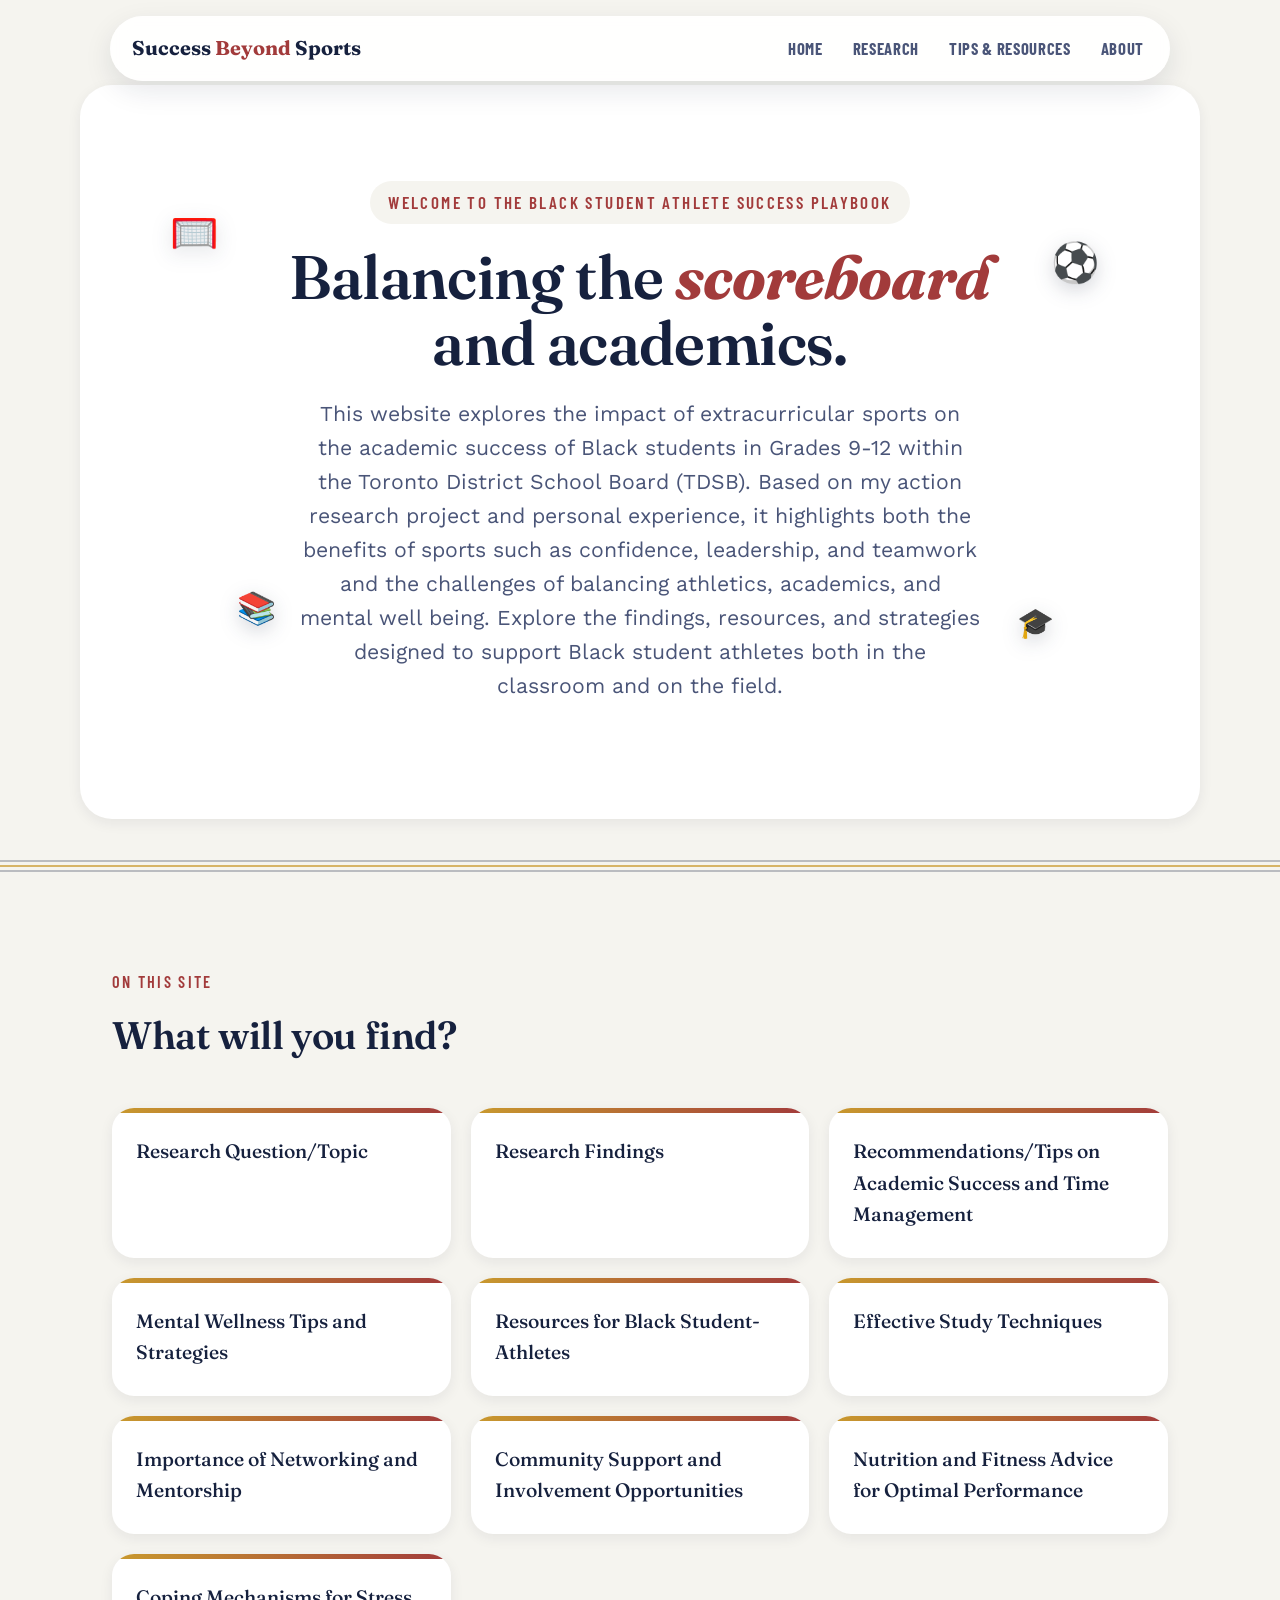
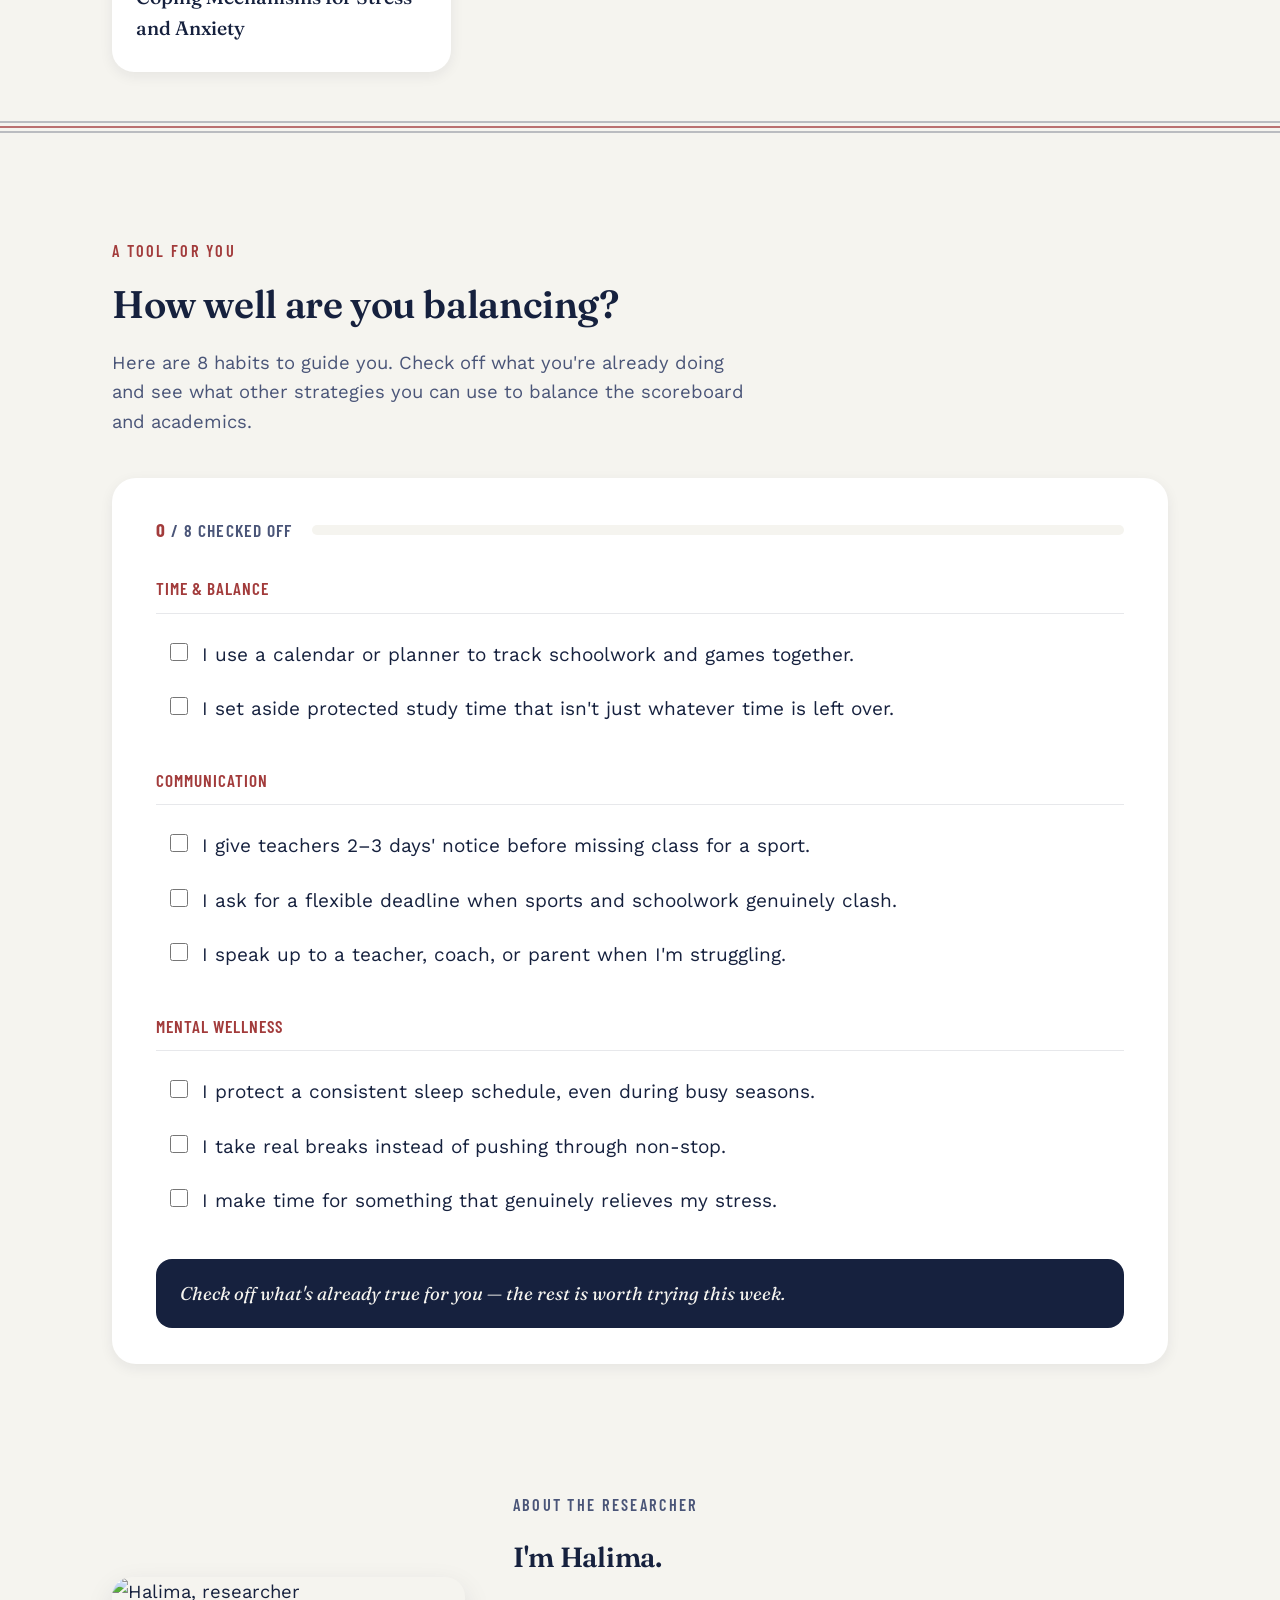
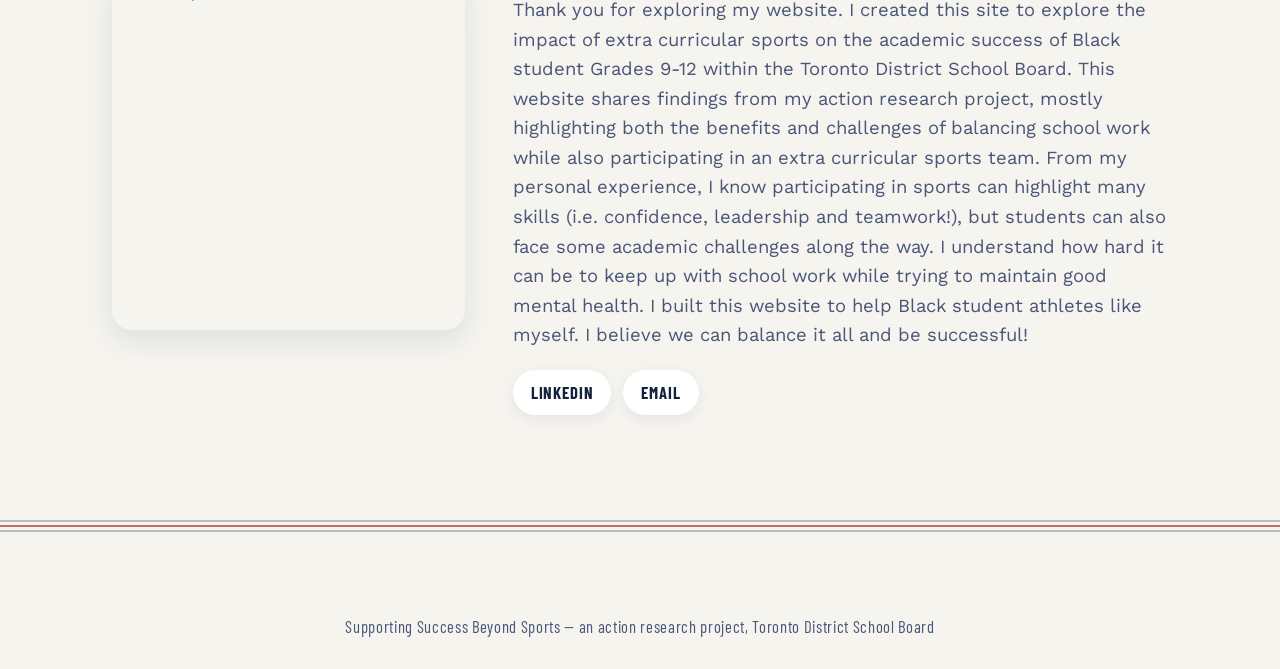
==== index.html @ c757a0ec "Add files via upload" ====
<!DOCTYPE html>
<html lang="en">
<head>
<meta charset="UTF-8">
<meta name="viewport" content="width=device-width, initial-scale=1.0">
<title>Supporting Success Beyond Sports</title>
<link rel="preconnect" href="https://fonts.googleapis.com">
<link rel="preconnect" href="https://fonts.gstatic.com" crossorigin>
<link href="https://fonts.googleapis.com/css2?family=Fraunces:opsz,wght@9..144,400;9..144,500;9..144,600;9..144,700&family=Work+Sans:wght@400;500;600&family=Barlow+Condensed:wght@500;600;700&display=swap" rel="stylesheet">
<link rel="stylesheet" href="styles.css">
</head>
<body>

<div id="cursor-ball" aria-hidden="true">🏀</div>

<header>
  <div class="nav-inner">
    <a class="logo" href="index.html">Success <span>Beyond</span> Sports</a>
    <nav aria-label="Primary">
      <ul>
        <li><a href="index.html">Home</a></li>
        <li><a href="research.html">Research</a></li>
        <li><a href="tips-resources.html">Tips &amp; Resources</a></li>
        <li><a href="index.html#about">About</a></li>
      </ul>
    </nav>
  </div>
</header>

<main id="top">

  <!-- HERO -->
  <section class="hero">
    <div class="hero-blob hero-blob-gold"></div>
    <div class="hero-blob hero-blob-brick"></div>
    <span class="hero-emoji he1" aria-hidden="true">🥅</span>
    <span class="hero-emoji he2" aria-hidden="true">📚</span>
    <span class="hero-emoji he3" aria-hidden="true">⚽</span>
    <span class="hero-emoji he4" aria-hidden="true">🎓</span>
    <div class="wrap">
      <div>
        <p class="eyebrow" style="white-space:nowrap;">Welcome to the Black Student Athlete Success Playbook</p>
        <h1>Balancing the <em>scoreboard</em><br>and academics.</h1>
        <p>This website explores the impact of extracurricular sports on the academic success of Black students in Grades 9-12 within the Toronto District School Board (TDSB). Based on my action research project and personal experience, it highlights both the benefits of sports such as confidence, leadership, and teamwork and the challenges of balancing athletics, academics, and mental well being. Explore the findings, resources, and strategies designed to support Black student athletes both in the classroom and on the field.</p>
      </div>
    </div>
  </section>

  <div class="lanes" aria-hidden="true">
    <svg viewBox="0 0 1000 14" preserveAspectRatio="none">
      <line x1="0" y1="2" x2="1000" y2="2" stroke="#16213E" stroke-width="1.5" opacity="0.5"/>
      <line x1="0" y1="7" x2="1000" y2="7" stroke="#C99A2E" stroke-width="2"/>
      <line x1="0" y1="12" x2="1000" y2="12" stroke="#16213E" stroke-width="1.5" opacity="0.5"/>
    </svg>
  </div>

  <!-- WHAT WILL YOU FIND -->
  <section class="whatfind">
    <div class="wrap">
      <div class="section-head">
        <p class="eyebrow">On this site</p>
        <h2>What will you find?</h2>
      </div>
      <div class="reveal-grid">
        <a class="reveal-item" href="research.html#research-question">Research Question/Topic</a>
        <a class="reveal-item" href="research.html#findings">Research Findings</a>
        <a class="reveal-item" href="research.html#recommendations">Recommendations/Tips on Academic Success and Time Management</a>
        <a class="reveal-item" href="tips-resources.html#wellness">Mental Wellness Tips and Strategies</a>
        <a class="reveal-item" href="tips-resources.html#resources">Resources for Black Student-Athletes</a>
        <a class="reveal-item" href="tips-resources.html#study-techniques">Effective Study Techniques</a>
        <a class="reveal-item" href="tips-resources.html#networking-mentorship">Importance of Networking and Mentorship</a>
        <a class="reveal-item" href="tips-resources.html#community-support">Community Support and Involvement Opportunities</a>
        <a class="reveal-item" href="tips-resources.html#nutrition-fitness">Nutrition and Fitness Advice for Optimal Performance</a>
        <a class="reveal-item" href="tips-resources.html#coping-mechanisms">Coping Mechanisms for Stress and Anxiety</a>
      </div>
    </div>
  </section>

  <div class="lanes" aria-hidden="true">
    <svg viewBox="0 0 1000 14" preserveAspectRatio="none">
      <line x1="0" y1="2" x2="1000" y2="2" stroke="#16213E" stroke-width="1.5" opacity="0.5"/>
      <line x1="0" y1="7" x2="1000" y2="7" stroke="#A23B3B" stroke-width="2"/>
      <line x1="0" y1="12" x2="1000" y2="12" stroke="#16213E" stroke-width="1.5" opacity="0.5"/>
    </svg>
  </div>

  <!-- SELF-CHECK TOOL -->
  <section id="selfcheck">
    <div class="wrap">
      <div class="section-head">
        <p class="eyebrow">A tool for you</p>
        <h2>How well are you balancing?</h2>
        <p style="color:var(--ink-soft); margin-top:12px;">Here are 8 habits to guide you. Check off what you're already doing and see what other strategies you can use to balance the scoreboard and academics.</p>
      </div>

      <div class="selfcheck-panel">
        <div class="sc-progress-row">
          <span class="sc-progress-label"><strong id="sc-count">0</strong> / <span id="sc-total">8</span> checked off</span>
          <div class="sc-bar-track"><div class="sc-bar-fill" id="sc-bar"></div></div>
        </div>

        <div class="sc-group">
          <p class="sc-group-title">Time &amp; Balance</p>
          <label class="sc-item"><input type="checkbox"><span>I use a calendar or planner to track schoolwork and games together.</span></label>
          <label class="sc-item"><input type="checkbox"><span>I set aside protected study time that isn't just whatever time is left over.</span></label>
        </div>

        <div class="sc-group">
          <p class="sc-group-title">Communication</p>
          <label class="sc-item"><input type="checkbox"><span>I give teachers 2–3 days' notice before missing class for a sport.</span></label>
          <label class="sc-item"><input type="checkbox"><span>I ask for a flexible deadline when sports and schoolwork genuinely clash.</span></label>
          <label class="sc-item"><input type="checkbox"><span>I speak up to a teacher, coach, or parent when I'm struggling.</span></label>
        </div>

        <div class="sc-group">
          <p class="sc-group-title">Mental Wellness</p>
          <label class="sc-item"><input type="checkbox"><span>I protect a consistent sleep schedule, even during busy seasons.</span></label>
          <label class="sc-item"><input type="checkbox"><span>I take real breaks instead of pushing through non-stop.</span></label>
          <label class="sc-item"><input type="checkbox"><span>I make time for something that genuinely relieves my stress.</span></label>
        </div>

        <div class="sc-message" id="sc-message">Check off what's already true for you — the rest is worth trying this week.</div>
      </div>
    </div>
  </section>

  <!-- ABOUT -->
  <section id="about">
    <div class="wrap about-grid">
      <div class="about-photo">
        <img src="https://supportingsuccessbeyondsports.wordpress.com/wp-content/uploads/2026/07/100_0244.jpeg?w=600" alt="Halima, researcher">
      </div>
      <div class="about-text">
        <p class="eyebrow">About the researcher</p>
        <h2 style="margin:10px 0 16px;">I'm Halima.</h2>
        <p>Thank you for exploring my website. I created this site to explore the impact of extra curricular sports on the academic success of Black student Grades 9-12 within the Toronto District School Board. This website shares findings from my action research project, mostly highlighting both the benefits and challenges of balancing school work while also participating in an extra curricular sports team. From my personal experience, I know participating in sports can highlight many skills (i.e. confidence, leadership and teamwork!), but students can also face some academic challenges along the way. I understand how hard it can be to keep up with school work while trying to maintain good mental health. I built this website to help Black student athletes like myself. I believe we can balance it all and be successful!</p>
        <div class="connect-row" id="connect">
          <a href="https://www.linkedin.com/in/halima-elmi-465681377/" target="_blank" rel="noopener">LinkedIn</a>
          <a href="mailto:342827987@tdsb.ca">Email</a>
        </div>
      </div>
    </div>
  </section>

</main>

<div class="lanes" aria-hidden="true">
  <svg viewBox="0 0 1000 14" preserveAspectRatio="none">
    <line x1="0" y1="2" x2="1000" y2="2" stroke="#16213E" stroke-width="1.5" opacity="0.5"/>
    <line x1="0" y1="7" x2="1000" y2="7" stroke="#A23B3B" stroke-width="2"/>
    <line x1="0" y1="12" x2="1000" y2="12" stroke="#16213E" stroke-width="1.5" opacity="0.5"/>
  </svg>
</div>

<footer>
  <p>Supporting Success Beyond Sports — an action research project, Toronto District School Board</p>
</footer>

<script src="script.js"></script>
</body>
</html>
---- styles.css ----
:root{
  --ink:#16213E;
  --ink2:#233158;
  --ink-soft:#4A5578;
  --gold:#C99A2E;
  --gold-lt:#F3C55F;
  --brick:#A23B3B;
  --brick-lt:#D4685F;
  --paper:#F5F4EF;
  --paper-2:#FFFFFF;
  --line:rgba(22,33,62,0.10);
  --shadow-sm:0 4px 14px rgba(22,33,62,0.07);
  --shadow-md:0 10px 28px rgba(22,33,62,0.10);
  --shadow-lg:0 20px 44px rgba(22,33,62,0.16);
}
*{box-sizing:border-box; margin:0; padding:0;}
html{scroll-behavior:smooth; font-size:18.5px;}

/* Cursor sports ball */
#cursor-ball{
  position:fixed; top:0; left:0; z-index:9999;
  font-size:26px; line-height:1; pointer-events:none;
  transform:translate(-50%,-50%);
  transition:transform .08s ease-out, opacity .2s ease;
  opacity:0;
  will-change:transform;
  filter:drop-shadow(0 2px 3px rgba(22,33,62,0.35));
}
#cursor-ball.active{opacity:1;}
@media (hover:none), (pointer:coarse){
  #cursor-ball{display:none;}
}
body{
  background:var(--paper);
  color:var(--ink);
  font-family:'Work Sans', sans-serif;
  line-height:1.6;
}
img{max-width:100%; display:block;}
h1,h2,h3{font-family:'Fraunces', serif; font-weight:600; letter-spacing:-0.01em; color:var(--ink);}
.eyebrow{
  font-family:'Barlow Condensed', sans-serif;
  font-weight:600;
  text-transform:uppercase;
  letter-spacing:0.14em;
  font-size:0.88rem;
  color:var(--brick);
}
.wrap{max-width:1120px; margin:0 auto; padding:0 32px;}

/* Lane-line divider — kept as a quiet section separator */
.lanes{width:100%; height:14px; margin:40px auto; opacity:0.7;}
.lanes svg{width:100%; height:100%; display:block;}

/* ===== NAV — floating pill ===== */
header{
  position:sticky; top:16px; z-index:30;
  padding:0 20px;
}
.nav-inner{
  display:flex; align-items:center; justify-content:space-between; gap:18px;
  max-width:1060px; margin:0 auto;
  background:rgba(255,255,255,0.92); backdrop-filter:blur(10px);
  border-radius:999px; padding:10px 12px 10px 22px;
  box-shadow:var(--shadow-md);
}
.logo{
  font-family:'Fraunces', serif; font-weight:700; font-size:1.08rem;
  color:var(--ink); text-decoration:none; flex-shrink:0;
}
.logo span{color:var(--brick);}
nav ul{list-style:none; display:flex; gap:2px;}
nav a{
  font-family:'Barlow Condensed', sans-serif; font-weight:700;
  text-transform:uppercase; letter-spacing:0.04em; font-size:0.9rem;
  color:var(--ink-soft); text-decoration:none; transition:background .18s, color .18s;
  padding:9px 14px; border-radius:999px; display:inline-block;
}
nav a:hover, nav a:focus-visible{background:var(--ink); color:#fff;}
.nav-toggle{display:none;}

.top-search{
  position:relative; display:flex; align-items:center; flex-shrink:0;
}
.top-search input{
  font-family:'Work Sans', sans-serif; font-size:0.95rem;
  border:none; background:var(--paper);
  padding:9px 14px 9px 34px; width:130px; color:var(--ink);
  outline:none; transition:width .2s, box-shadow .2s; border-radius:999px;
}
.top-search input:focus{width:170px; box-shadow:0 0 0 2px var(--gold-lt);}
.top-search svg{
  position:absolute; left:12px; width:14px; height:14px; stroke:var(--ink-soft); pointer-events:none;
}

/* ===== HERO — plain background, floating sport emoji only ===== */
.hero{
  position:relative; overflow:hidden;
  margin:20px 20px 0; border-radius:32px;
  background:var(--paper-2);
  padding:96px 32px 108px; text-align:center;
  max-width:1120px; margin-left:auto; margin-right:auto;
  box-shadow:var(--shadow-sm);
}
.hero-blob{display:none;}
.hero-emoji{
  position:absolute; font-size:2.1rem; pointer-events:none;
  filter:drop-shadow(0 6px 10px rgba(22,33,62,0.18));
  animation:emoji-float 5.5s ease-in-out infinite;
}
.he1{top:16%; left:8%; animation-delay:0s;}
.he2{top:68%; left:14%; animation-delay:1.1s; font-size:1.7rem;}
.he3{top:20%; right:9%; animation-delay:0.6s;}
.he4{top:70%; right:13%; animation-delay:1.7s; font-size:1.6rem;}
@keyframes emoji-float{
  0%, 100%{transform:translateY(0) rotate(0deg);}
  50%{transform:translateY(-14px) rotate(6deg);}
}
.hero-grid{display:block;}
.hero .eyebrow{
  position:relative; z-index:2; display:inline-block;
  color:var(--brick); background:var(--paper);
  padding:8px 18px; border-radius:999px; margin-bottom:20px;
  font-size:0.92rem;
}
.hero h1{
  position:relative; z-index:2;
  font-size:clamp(2.4rem, 4.8vw, 3.9rem);
  line-height:1.08; margin:0 0 20px; color:var(--ink); max-width:820px; margin-left:auto; margin-right:auto;
}
.hero h1 em{
  font-style:italic; font-weight:700; color:var(--brick);
}
.hero p{
  position:relative; z-index:2;
  font-size:1.15rem; color:var(--ink-soft); max-width:680px; margin:0 auto 8px;
}
.btn{
  font-family:'Barlow Condensed', sans-serif; font-weight:700; text-transform:uppercase;
  letter-spacing:0.05em; font-size:0.97rem; text-decoration:none;
  padding:14px 28px; border-radius:999px; display:inline-block; transition:transform .2s ease, box-shadow .2s ease;
}
.btn-primary{background:linear-gradient(135deg, var(--gold-lt), var(--gold)); color:var(--ink); box-shadow:0 10px 22px rgba(201,154,46,0.35);}
.btn-primary:hover{transform:translateY(-3px); box-shadow:0 14px 28px rgba(201,154,46,0.45);}
.btn-ghost{background:rgba(255,255,255,0.1); color:#fff; border:1.5px solid rgba(255,255,255,0.35);}
.btn-ghost:hover{background:rgba(255,255,255,0.18); transform:translateY(-3px);}

.hero-photo{display:none;}

/* ===== What will you find — icon card grid ===== */
.whatfind{padding:56px 0 8px;}
.reveal-grid{
  display:grid; grid-template-columns:repeat(3,1fr); gap:20px; list-style:none;
}
.reveal-item{
  display:block; background:var(--paper-2); border-radius:22px;
  padding:28px 24px; text-decoration:none; position:relative; overflow:hidden;
  font-family:'Fraunces', serif; font-weight:500; font-size:1.05rem; color:var(--ink);
  opacity:0; transform:translateY(28px);
  box-shadow:var(--shadow-sm);
  transition:opacity .6s ease, transform .3s cubic-bezier(.2,.8,.3,1.2), box-shadow .3s ease;
}
.reveal-item::before{
  content:""; position:absolute; top:0; left:0; right:0; height:5px;
  background:linear-gradient(90deg, var(--gold), var(--brick));
}
.reveal-item.visible{opacity:1; transform:translateY(0);}
.reveal-item:hover{transform:translateY(-6px) scale(1.015); box-shadow:var(--shadow-lg);}
.reveal-item.visible:hover{transform:translateY(-6px) scale(1.015);}
.reveal-icon{
  width:46px; height:46px; border-radius:14px; display:flex; align-items:center; justify-content:center;
  font-size:1.3rem; margin-bottom:14px;
  background:linear-gradient(135deg, #FDEFD2, var(--gold-lt));
  box-shadow:0 6px 14px rgba(201,154,46,0.3);
}

/* Section generic */
section{padding:64px 0;}
.section-head{max-width:640px; margin-bottom:42px;}
.section-head h2{font-size:clamp(1.7rem,3vw,2.3rem); margin-top:10px;}

/* Simple page hero (topic pages) */
.page-hero{padding:56px 0 8px;}
.page-hero h1{font-size:clamp(2rem,4vw,2.7rem); margin:10px 0 16px;}
.page-hero .intro{color:var(--ink-soft); max-width:66ch; font-size:1.05rem;}
.back-link{
  display:inline-flex; align-items:center; gap:6px;
  font-family:'Barlow Condensed', sans-serif; font-weight:700;
  text-transform:uppercase; letter-spacing:0.06em; font-size:0.9rem;
  color:var(--ink-soft); text-decoration:none; margin-bottom:22px; transition:color .15s;
  background:var(--paper-2); padding:8px 16px; border-radius:999px; box-shadow:var(--shadow-sm);
}
.back-link:hover{color:var(--brick);}

/* Generic content block (topic pages) */
.content-block{max-width:760px; background:var(--paper-2); border-radius:22px; padding:34px clamp(20px,4vw,40px); box-shadow:var(--shadow-sm);}
.content-block h3{font-size:1.05rem; margin:24px 0 10px;}
.content-block h3:first-child{margin-top:0;}
.content-block p{color:var(--ink-soft); margin-bottom:14px;}
.content-block ul{margin:8px 0 20px 20px; color:var(--ink-soft);}
.content-block li{margin-bottom:9px;}

/* Findings */
.findings-grid{display:grid; grid-template-columns:repeat(3,1fr); gap:22px;}
.finding-card{
  background:var(--paper-2); border-radius:22px; padding:28px 24px 26px;
  position:relative; box-shadow:var(--shadow-sm);
  transition:transform .3s cubic-bezier(.2,.8,.3,1.2), box-shadow .3s ease;
}
.finding-card:hover{transform:translateY(-6px); box-shadow:var(--shadow-lg);}
.finding-card::before{
  content:""; position:absolute; top:0; left:0; right:0; height:5px; border-radius:22px 22px 0 0;
  background:linear-gradient(90deg, var(--brick), var(--gold));
}
.finding-card h3{font-size:1.15rem; margin:6px 0 12px;}
.finding-img{
  width:100%; aspect-ratio:1/1; object-fit:cover;
  border-radius:16px; margin-bottom:14px;
}
.finding-card p{color:var(--ink-soft); font-size:1rem;}
.finding-index{font-family:'Fraunces',serif; font-style:italic; color:var(--gold); font-size:1.6rem;}

/* Recommendations / playbook — floating dark card */
.playbook{
  background:linear-gradient(135deg, var(--ink) 0%, var(--ink2) 100%); color:var(--paper);
  margin:0 20px; padding:56px clamp(20px,4vw,48px); border-radius:32px; box-shadow:var(--shadow-lg);
  max-width:1120px; margin-left:auto; margin-right:auto;
}
.playbook .eyebrow{color:var(--gold-lt);}
.playbook h2{color:var(--paper-2);}
.playbook-grid{display:grid; grid-template-columns:1fr 1fr; gap:20px; margin-top:36px;}
.playbook-col{background:rgba(255,255,255,0.06); border-radius:20px; padding:24px 26px;}
.playbook-col h3{
  font-family:'Barlow Condensed', sans-serif; text-transform:uppercase;
  letter-spacing:0.06em; font-weight:600; font-size:1.05rem; color:var(--gold-lt);
  border-bottom:1px solid rgba(255,255,255,0.16); padding-bottom:12px; margin-bottom:18px;
}
.play-item{padding:16px 0; border-bottom:1px solid rgba(255,255,255,0.1);}
.play-item:last-child{border-bottom:none;}
.play-item .label{
  font-family:'Fraunces', serif; font-weight:600; font-size:1.02rem; margin-bottom:6px;
  display:flex; align-items:baseline; gap:8px;
}
.play-item .label .tagword{font-style:italic; color:var(--gold-lt); font-size:0.95rem; font-weight:400;}
.play-item p{color:rgba(236,238,232,0.78); font-size:0.98rem;}

/* Self-check checklist */
.selfcheck-panel{
  background:var(--paper-2); border-radius:24px; padding:36px clamp(20px,4vw,44px);
  margin-top:36px; box-shadow:var(--shadow-sm);
}
.sc-progress-row{
  display:flex; align-items:center; justify-content:space-between; gap:20px;
  margin-bottom:30px; flex-wrap:wrap;
}
.sc-progress-label{
  font-family:'Barlow Condensed', sans-serif; font-weight:600; text-transform:uppercase;
  letter-spacing:0.06em; font-size:0.95rem; color:var(--ink-soft); white-space:nowrap;
}
.sc-progress-label strong{color:var(--brick); font-size:1.05rem;}
.sc-bar-track{flex:1; min-width:160px; height:10px; background:var(--paper); border-radius:999px; overflow:hidden;}
.sc-bar-fill{height:100%; background:linear-gradient(90deg, var(--brick), var(--brick-lt)); width:0%; transition:width .35s ease; border-radius:999px;}
.sc-bar-fill.full{background:linear-gradient(90deg, var(--gold), var(--gold-lt));}

.sc-group{margin-bottom:30px;}
.sc-group:last-child{margin-bottom:0;}
.sc-group-title{
  font-family:'Barlow Condensed', sans-serif; font-weight:600; text-transform:uppercase;
  letter-spacing:0.06em; font-size:0.93rem; color:var(--brick);
  border-bottom:1px solid var(--line); padding-bottom:10px; margin-bottom:14px;
}
.sc-item{
  display:flex; align-items:flex-start; gap:14px; padding:12px 14px;
  border-radius:14px; cursor:pointer; transition:background .15s;
}
.sc-item:hover{background:var(--paper);}
.sc-item input{
  margin-top:3px; width:18px; height:18px; accent-color:var(--brick); cursor:pointer; flex-shrink:0;
}
.sc-item span{font-size:1.03rem; color:var(--ink); transition:color .15s;}
.sc-item input:checked ~ span{color:var(--ink-soft); text-decoration:line-through; text-decoration-color:var(--brick);}

.sc-message{
  margin-top:28px; padding:20px 24px; background:var(--ink); color:var(--paper);
  font-family:'Fraunces', serif; font-size:1rem; font-style:italic; border-radius:16px;
}

/* Research question */
.rq-block{max-width:760px; display:flex; flex-direction:column; gap:24px;}
.rq-card{
  background:var(--paper-2); border-radius:22px; padding:28px 30px;
  box-shadow:var(--shadow-sm);
}
.rq-card p{color:var(--ink-soft); margin-bottom:14px;}
.rq-card p:last-child{margin-bottom:0;}
.rq-label{
  font-family:'Barlow Condensed', sans-serif; font-weight:700; text-transform:uppercase;
  letter-spacing:0.08em; font-size:0.86rem; color:var(--gold);
}
.rq-label-quote{margin:0;}
.rq-pullquote{
  border-left:3px solid var(--brick); padding:6px 0 6px 24px; margin:0;
}
.rq-pullquote p{font-family:'Fraunces', serif; font-style:italic; font-size:1.3rem; color:var(--ink); line-height:1.4;}
.rq-photo-row{
  display:grid; grid-template-columns:repeat(3,1fr); gap:12px; margin:0;
}
.rq-photo-row img{
  width:100%; aspect-ratio:4/5; object-fit:cover; border-radius:16px; box-shadow:var(--shadow-sm);
}
.rq-sub{margin:28px 0 18px;}
.rq-sub h3{font-size:1.05rem; margin-bottom:10px;}
.rq-sub p{color:var(--ink-soft);}

/* Wellness */
.wellness-grid{display:grid; grid-template-columns:1fr 1fr; gap:14px; margin-bottom:32px;}
.wellness-item{padding:18px 20px; border-radius:16px; background:var(--paper-2); box-shadow:var(--shadow-sm);}
.wellness-item .w-label{font-family:'Fraunces', serif; font-weight:600; font-size:1rem; margin-bottom:4px;}
.wellness-item p{color:var(--ink-soft); font-size:0.99rem;}
.wellness-closing{color:var(--ink-soft); max-width:70ch; margin-bottom:28px;}
.video-frame{
  position:relative; padding-bottom:56.25%; height:0; overflow:hidden;
  border-radius:20px; max-width:640px; box-shadow:var(--shadow-md);
}
.video-frame iframe{position:absolute; top:0; left:0; width:100%; height:100%; border:0;}

/* Resources */
.resources-grid{display:grid; grid-template-columns:repeat(3,1fr); gap:20px; margin-bottom:36px;}
.res-group{background:var(--paper-2); border-radius:20px; padding:24px 24px; box-shadow:var(--shadow-sm);}
.res-group h3{
  font-family:'Barlow Condensed', sans-serif; text-transform:uppercase; letter-spacing:0.06em;
  font-size:0.95rem; color:var(--brick); padding-bottom:10px; margin-bottom:10px; border-bottom:1px solid var(--line);
}
.res-group a{
  display:block; color:var(--ink); text-decoration:none; font-size:1.01rem;
  padding:8px 0; transition:color .15s;
}
.res-group a:hover{color:var(--brick);}

/* About */
.about-grid{display:grid; grid-template-columns:0.7fr 1.3fr; gap:48px; align-items:center;}
.about-photo img{border-radius:20px; box-shadow:var(--shadow-md); aspect-ratio:1/1; object-fit:cover;}
.about-text p{color:var(--ink-soft); margin-bottom:16px; max-width:60ch;}
.connect-row{display:flex; gap:12px; margin-top:20px;}
.connect-row a{
  font-family:'Barlow Condensed', sans-serif; font-weight:700; text-transform:uppercase;
  letter-spacing:0.05em; font-size:0.9rem; color:var(--ink); text-decoration:none;
  background:var(--paper-2); padding:9px 18px; border-radius:999px; box-shadow:var(--shadow-sm);
  transition:transform .15s ease, box-shadow .15s ease;
}
.connect-row a:hover{transform:translateY(-2px); box-shadow:var(--shadow-md);}

footer{
  padding:40px 0 30px; text-align:center;
}
footer p{font-family:'Barlow Condensed', sans-serif; font-size:0.9rem; letter-spacing:0.04em; color:var(--ink-soft);}

@media (max-width: 860px){
  .about-grid{grid-template-columns:1fr;}
  .findings-grid{grid-template-columns:1fr;}
  .playbook-grid{grid-template-columns:1fr;}
  .reveal-grid{grid-template-columns:1fr 1fr;}
  .resources-grid{grid-template-columns:1fr;}
  .wellness-grid{grid-template-columns:1fr;}
  nav ul{gap:2px; flex-wrap:wrap; justify-content:center;}
  .top-search{display:none;}
  .nav-inner{flex-wrap:wrap; border-radius:26px; justify-content:center; padding:14px 18px;}
}
@media (max-width: 560px){
  .reveal-grid{grid-template-columns:1fr;}
  .hero{margin:14px 12px 0; border-radius:24px; padding:70px 20px 84px;}
  .hero .eyebrow{font-size:0.7rem; letter-spacing:0.06em;}
  .rq-photo-row{grid-template-columns:1fr;}
  .playbook{margin:0 12px; border-radius:24px;}
}
@media (prefers-reduced-motion: reduce){
  *{transition:none !important;}
  .hero-emoji{animation:none !important;}
}
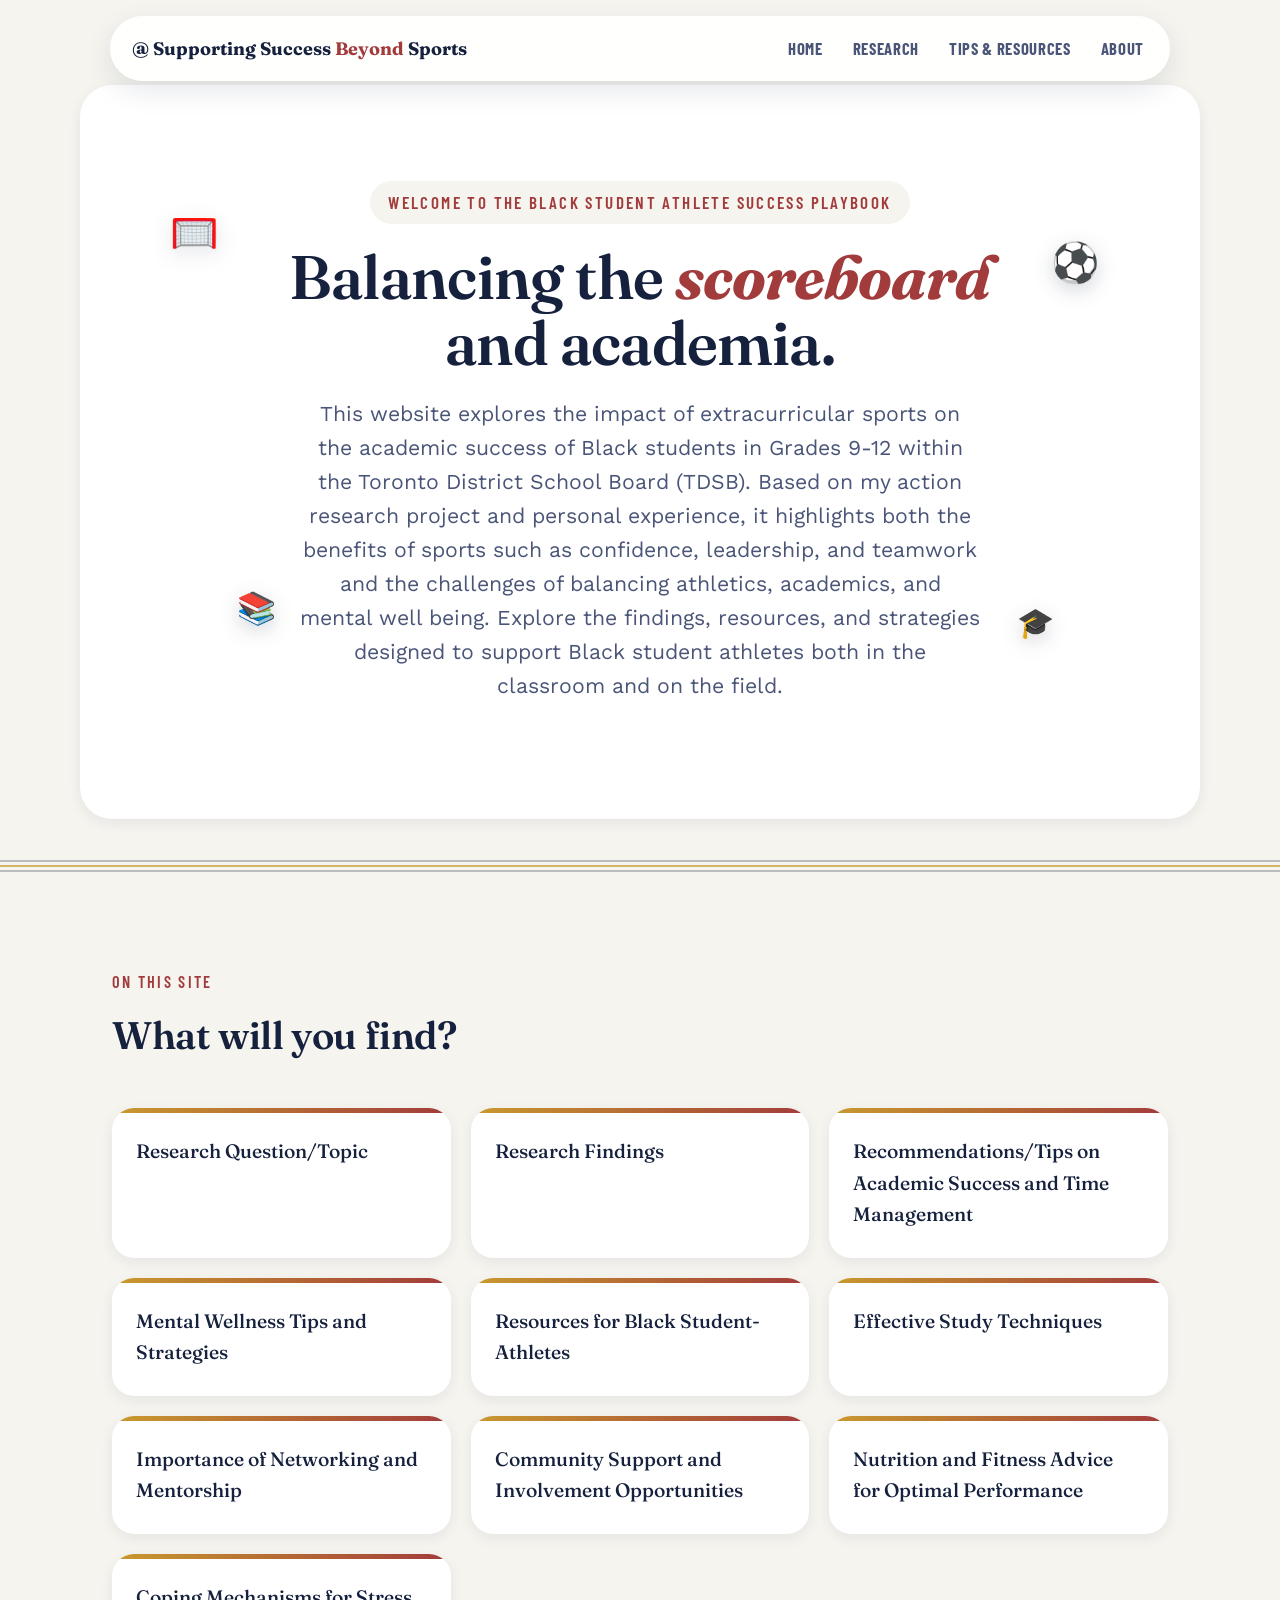
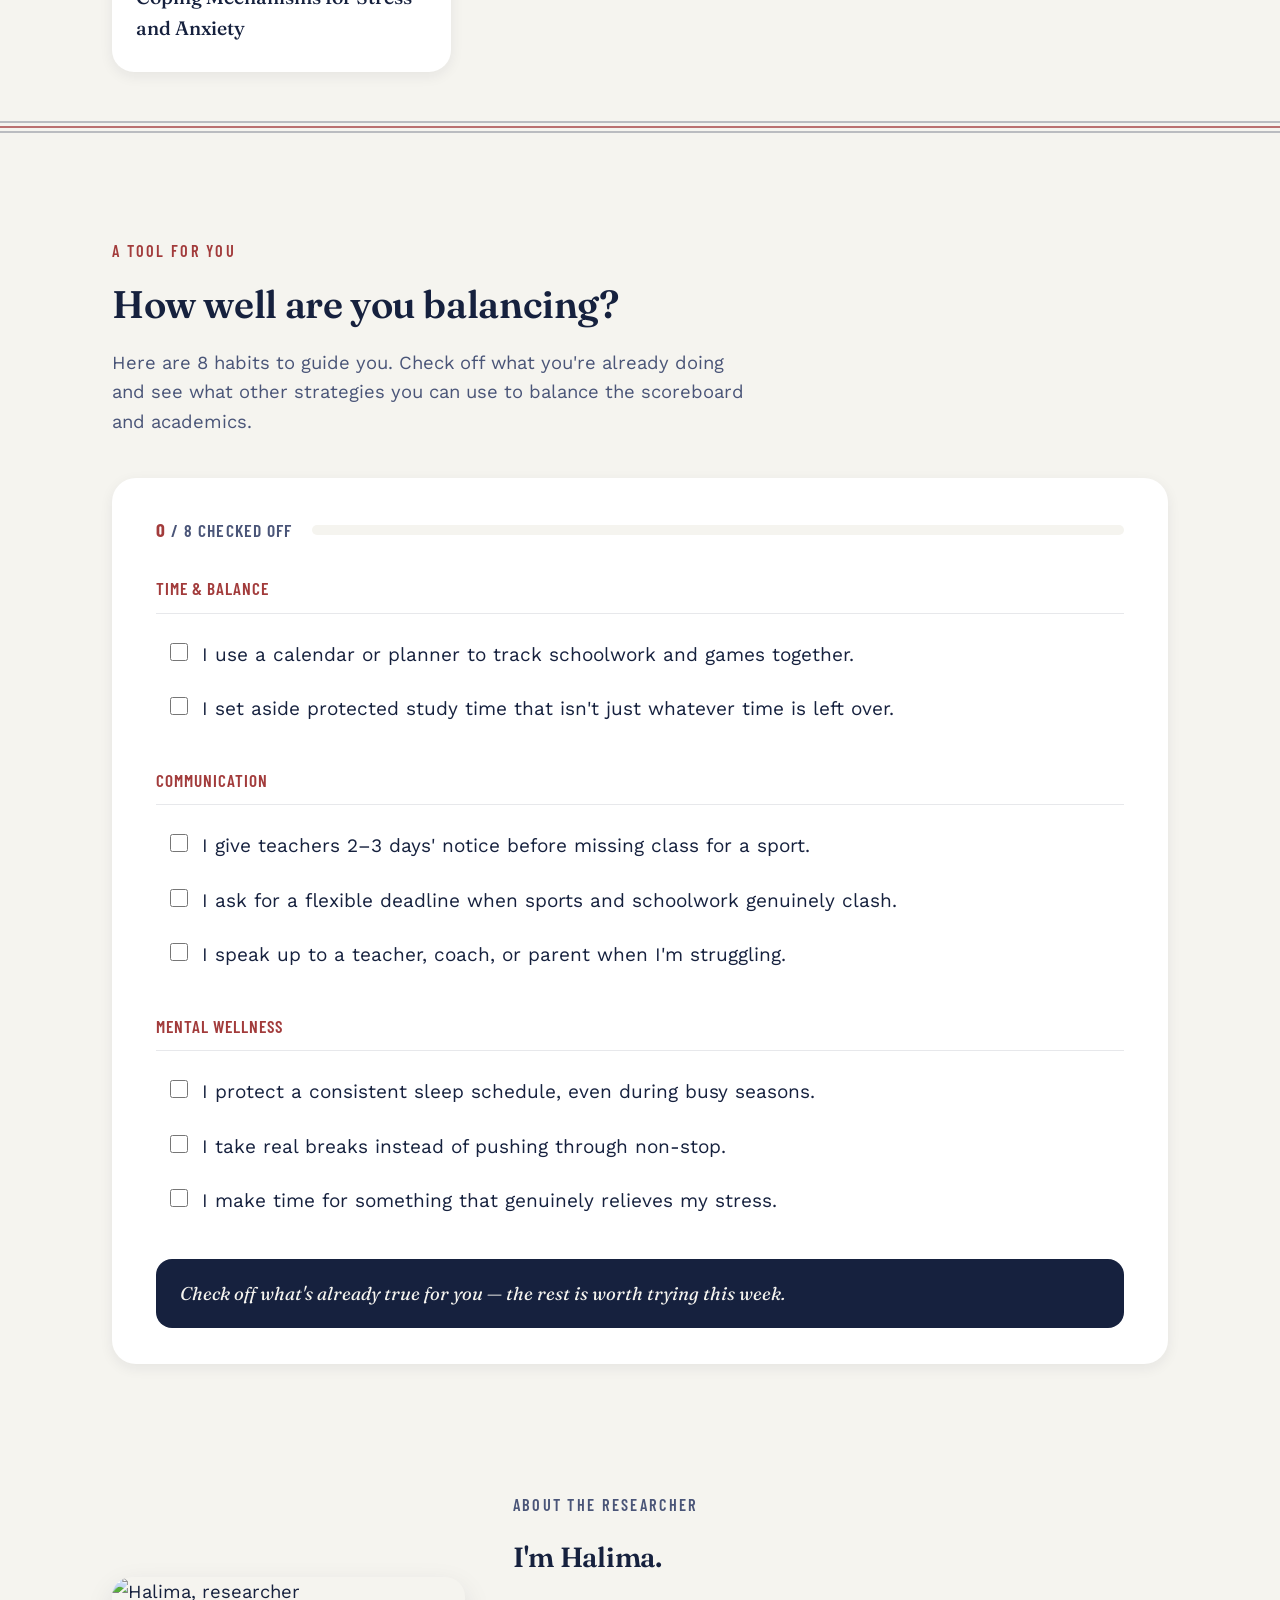
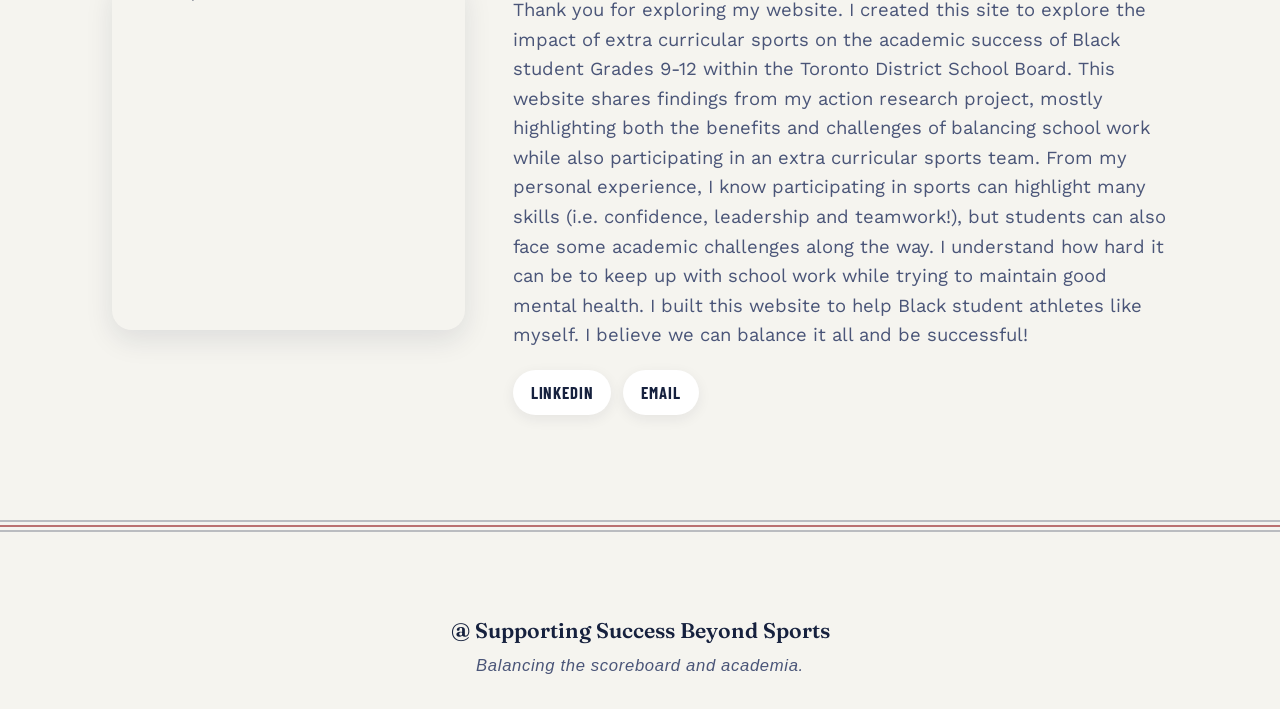
==== commit e32962ab: "Add files via upload" ====
--- a/index.html
+++ b/index.html
@@ -15,7 +15,7 @@
 
 <header>
   <div class="nav-inner">
-    <a class="logo" href="index.html">Success <span>Beyond</span> Sports</a>
+    <a class="logo" href="index.html">@ Supporting Success <span>Beyond</span> Sports</a>
     <nav aria-label="Primary">
       <ul>
         <li><a href="index.html">Home</a></li>
@@ -40,7 +40,7 @@
     <div class="wrap">
       <div>
         <p class="eyebrow" style="white-space:nowrap;">Welcome to the Black Student Athlete Success Playbook</p>
-        <h1>Balancing the <em>scoreboard</em><br>and academics.</h1>
+        <h1>Balancing the <em>scoreboard</em><br>and academia.</h1>
         <p>This website explores the impact of extracurricular sports on the academic success of Black students in Grades 9-12 within the Toronto District School Board (TDSB). Based on my action research project and personal experience, it highlights both the benefits of sports such as confidence, leadership, and teamwork and the challenges of balancing athletics, academics, and mental well being. Explore the findings, resources, and strategies designed to support Black student athletes both in the classroom and on the field.</p>
       </div>
     </div>
@@ -153,7 +153,8 @@
 </div>
 
 <footer>
-  <p>Supporting Success Beyond Sports — an action research project, Toronto District School Board</p>
+  <p class="footer-title">@ Supporting Success Beyond Sports</p>
+  <p class="footer-caption">Balancing the scoreboard and academia.</p>
 </footer>
 
 <script src="script.js"></script>
--- a/styles.css
+++ b/styles.css
@@ -65,8 +65,8 @@
   box-shadow:var(--shadow-md);
 }
 .logo{
-  font-family:'Fraunces', serif; font-weight:700; font-size:1.08rem;
-  color:var(--ink); text-decoration:none; flex-shrink:0;
+  font-family:'Fraunces', serif; font-weight:700; font-size:0.98rem;
+  color:var(--ink); text-decoration:none; flex-shrink:1; white-space:nowrap;
 }
 .logo span{color:var(--brick);}
 nav ul{list-style:none; display:flex; gap:2px;}
@@ -353,9 +353,15 @@
 footer{
   padding:40px 0 30px; text-align:center;
 }
-footer p{font-family:'Barlow Condensed', sans-serif; font-size:0.9rem; letter-spacing:0.04em; color:var(--ink-soft);}
+.footer-title{
+  font-family:'Fraunces', serif; font-weight:600; font-size:1.15rem; color:var(--ink); margin-bottom:6px;
+}
+.footer-caption{
+  font-family:'Barlow Condensed', sans-serif; font-size:0.9rem; letter-spacing:0.04em; color:var(--ink-soft); font-style:italic;
+}
 
 @media (max-width: 860px){
+  .logo{font-size:0.85rem;}
   .about-grid{grid-template-columns:1fr;}
   .findings-grid{grid-template-columns:1fr;}
   .playbook-grid{grid-template-columns:1fr;}
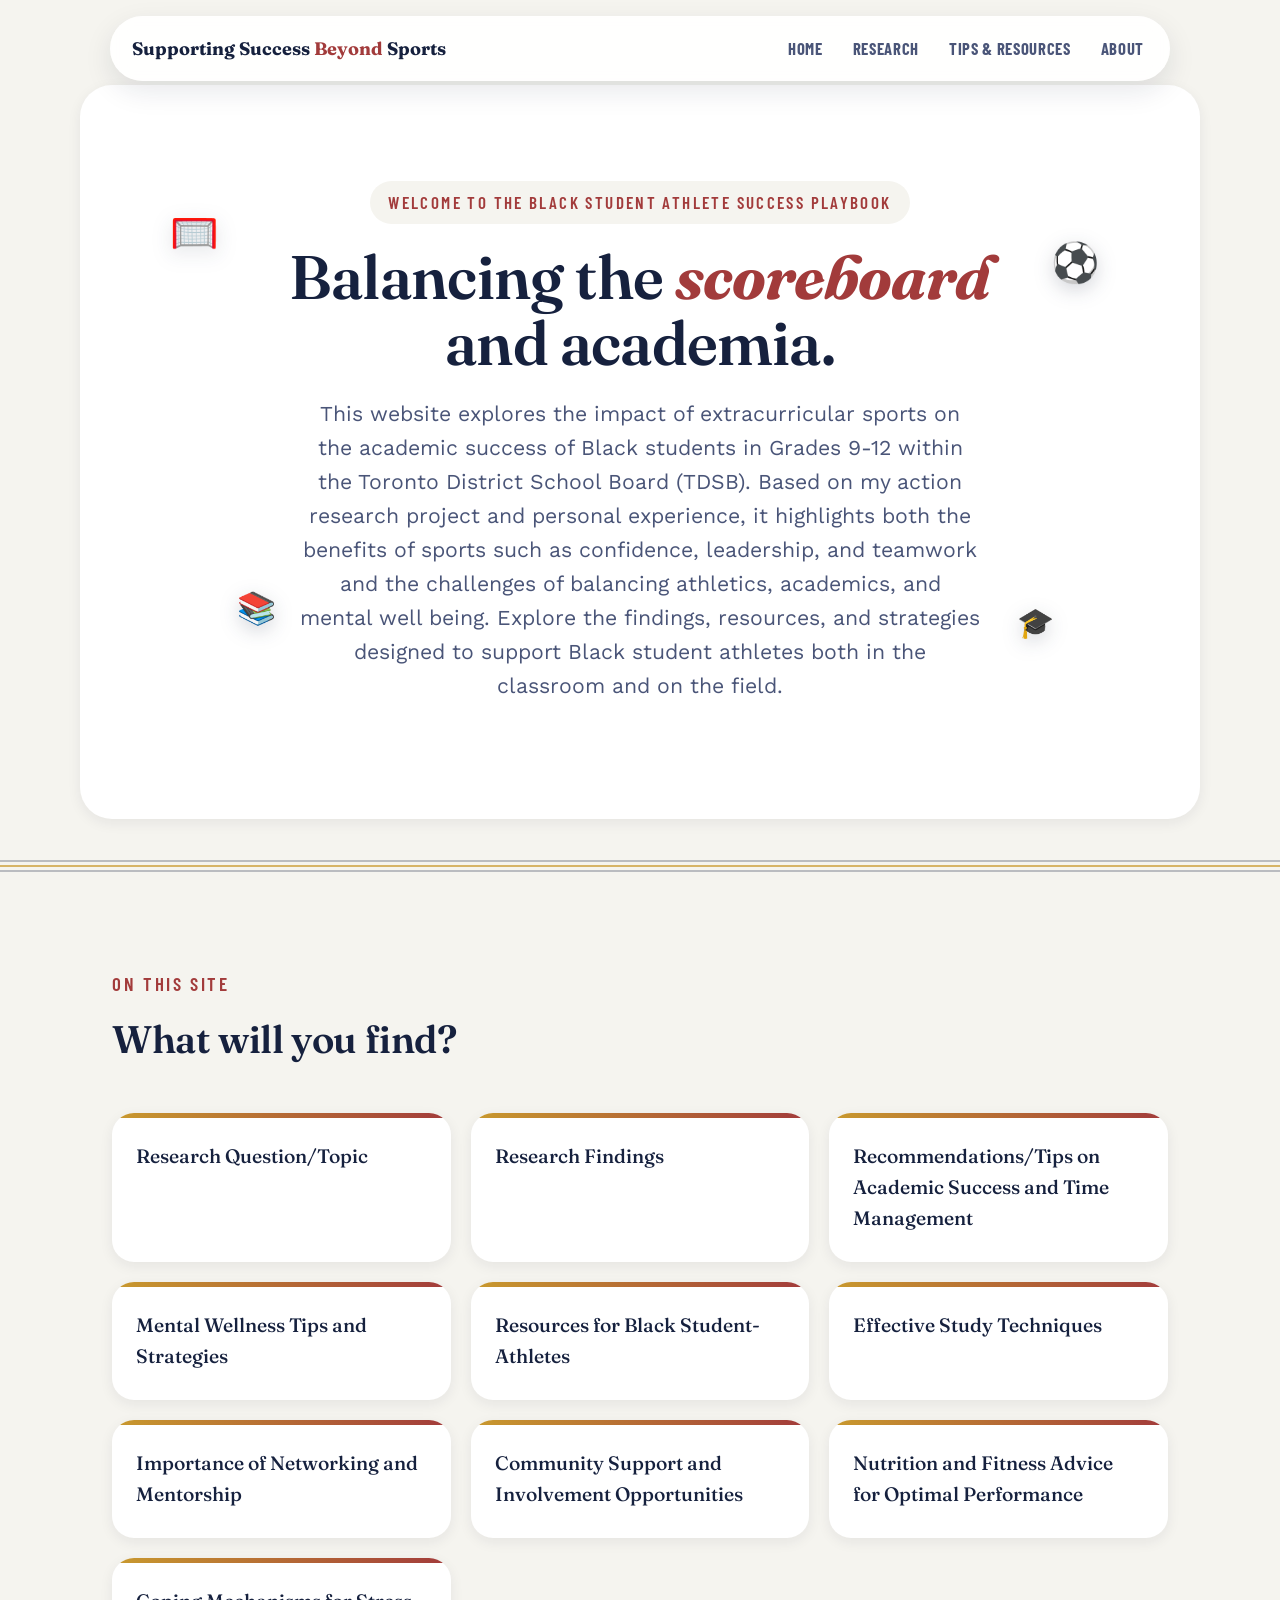
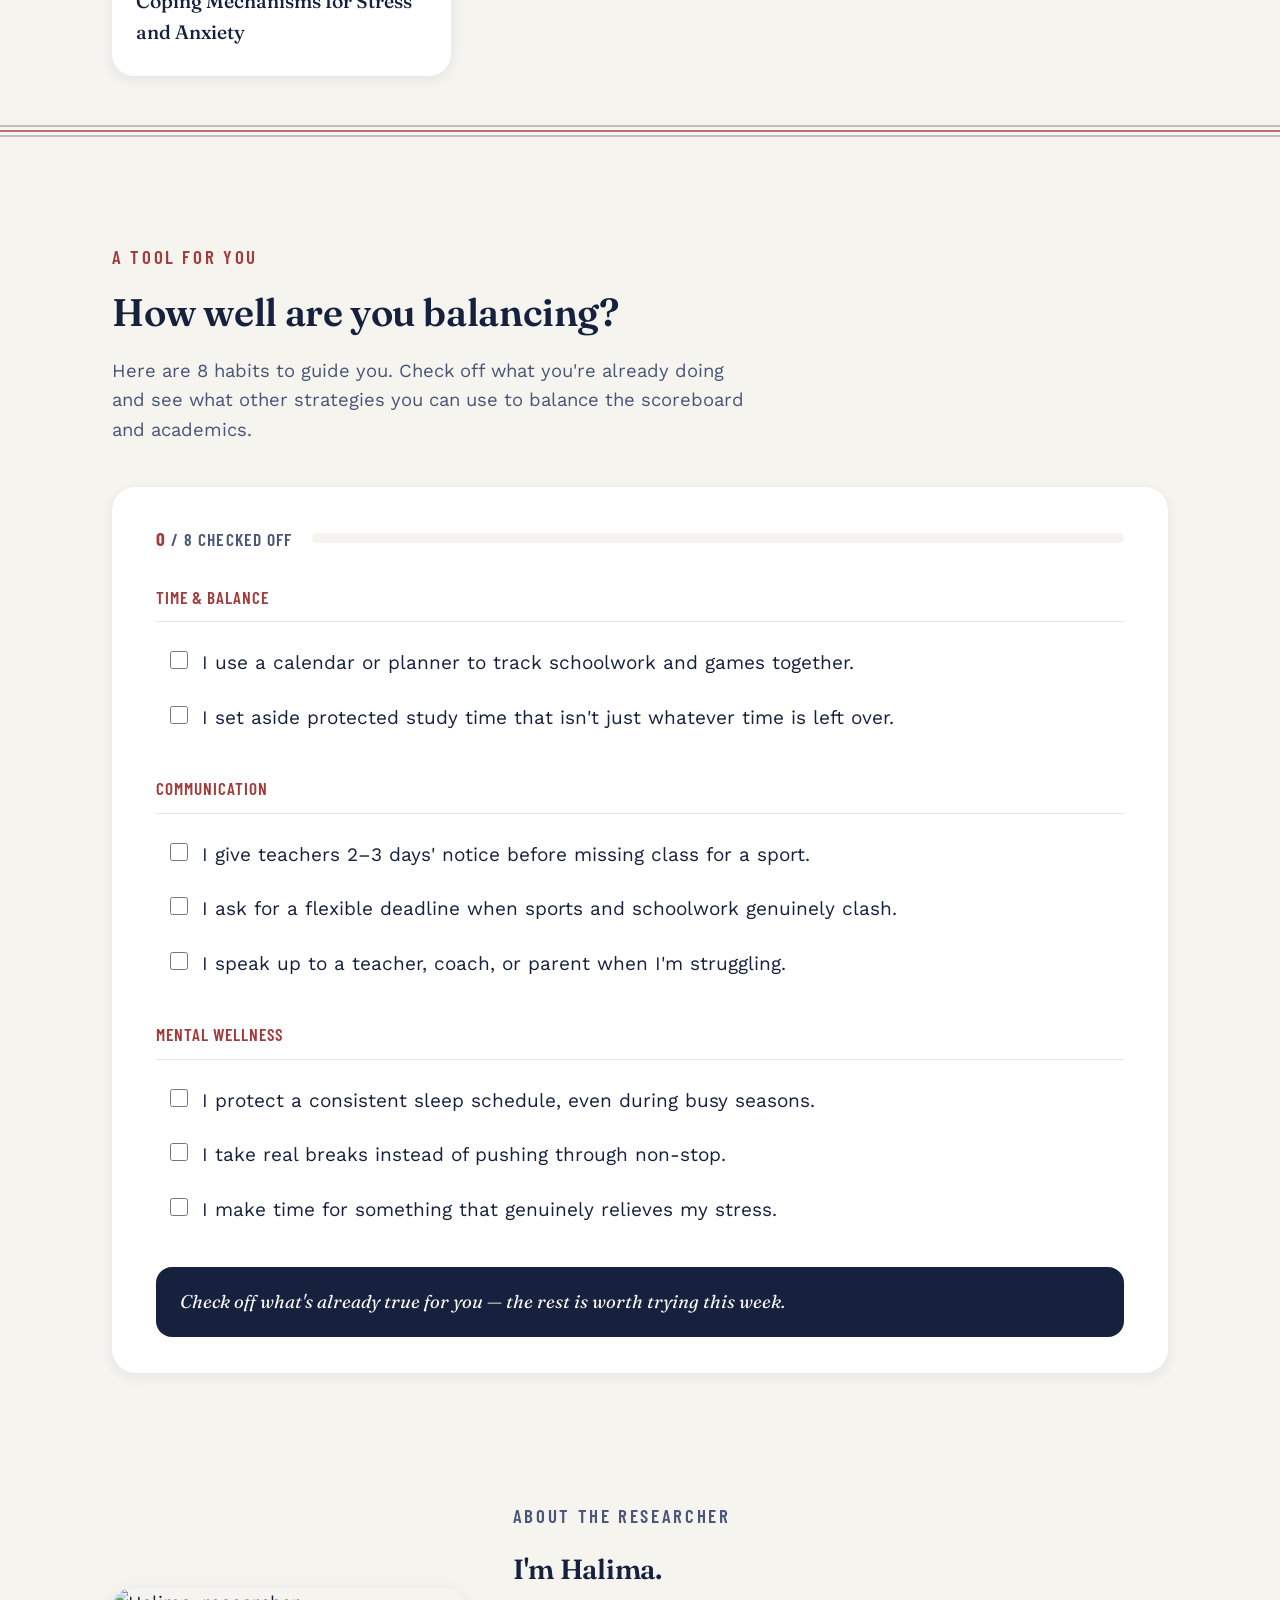
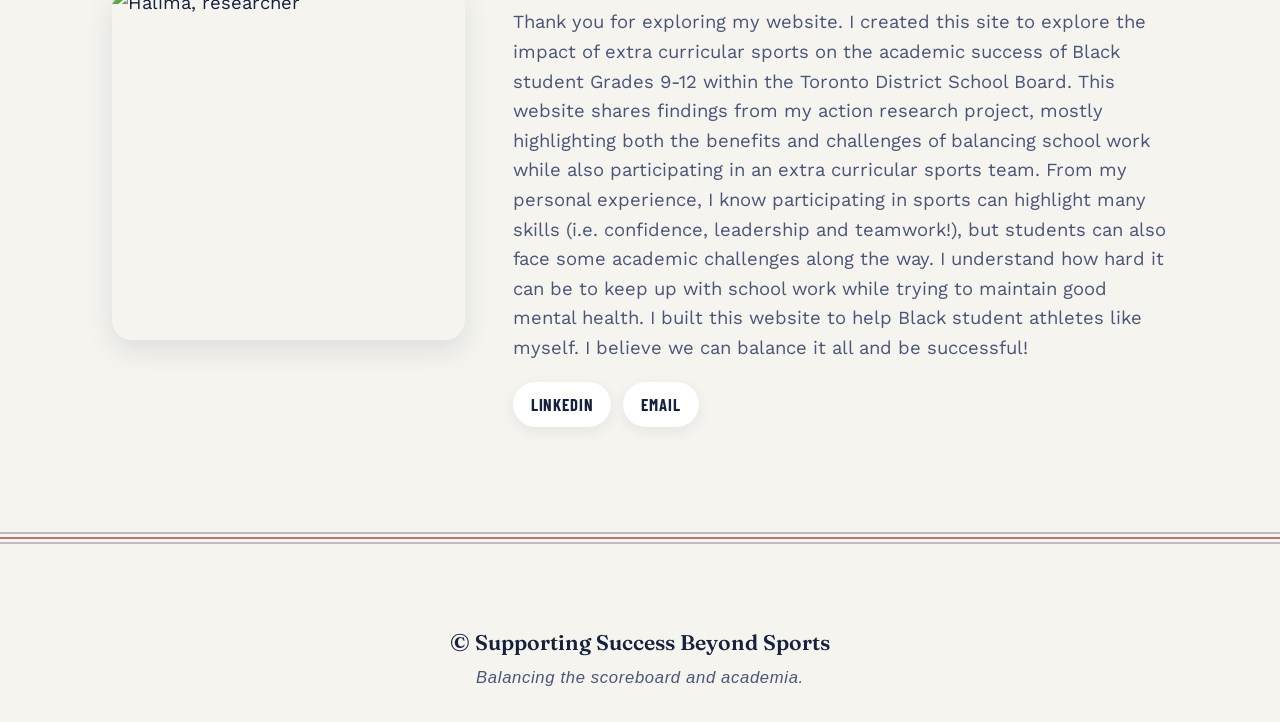
==== commit 86fc6c3c: "Add files via upload" ====
--- a/index.html
+++ b/index.html
@@ -15,7 +15,7 @@
 
 <header>
   <div class="nav-inner">
-    <a class="logo" href="index.html">@ Supporting Success <span>Beyond</span> Sports</a>
+    <a class="logo" href="index.html">Supporting Success <span>Beyond</span> Sports</a>
     <nav aria-label="Primary">
       <ul>
         <li><a href="index.html">Home</a></li>
@@ -153,7 +153,7 @@
 </div>
 
 <footer>
-  <p class="footer-title">@ Supporting Success Beyond Sports</p>
+  <p class="footer-title">&copy; Supporting Success Beyond Sports</p>
   <p class="footer-caption">Balancing the scoreboard and academia.</p>
 </footer>
 
--- a/styles.css
+++ b/styles.css
@@ -43,7 +43,7 @@
   font-weight:600;
   text-transform:uppercase;
   letter-spacing:0.14em;
-  font-size:0.88rem;
+  font-size:1.02rem;
   color:var(--brick);
 }
 .wrap{max-width:1120px; margin:0 auto; padding:0 32px;}
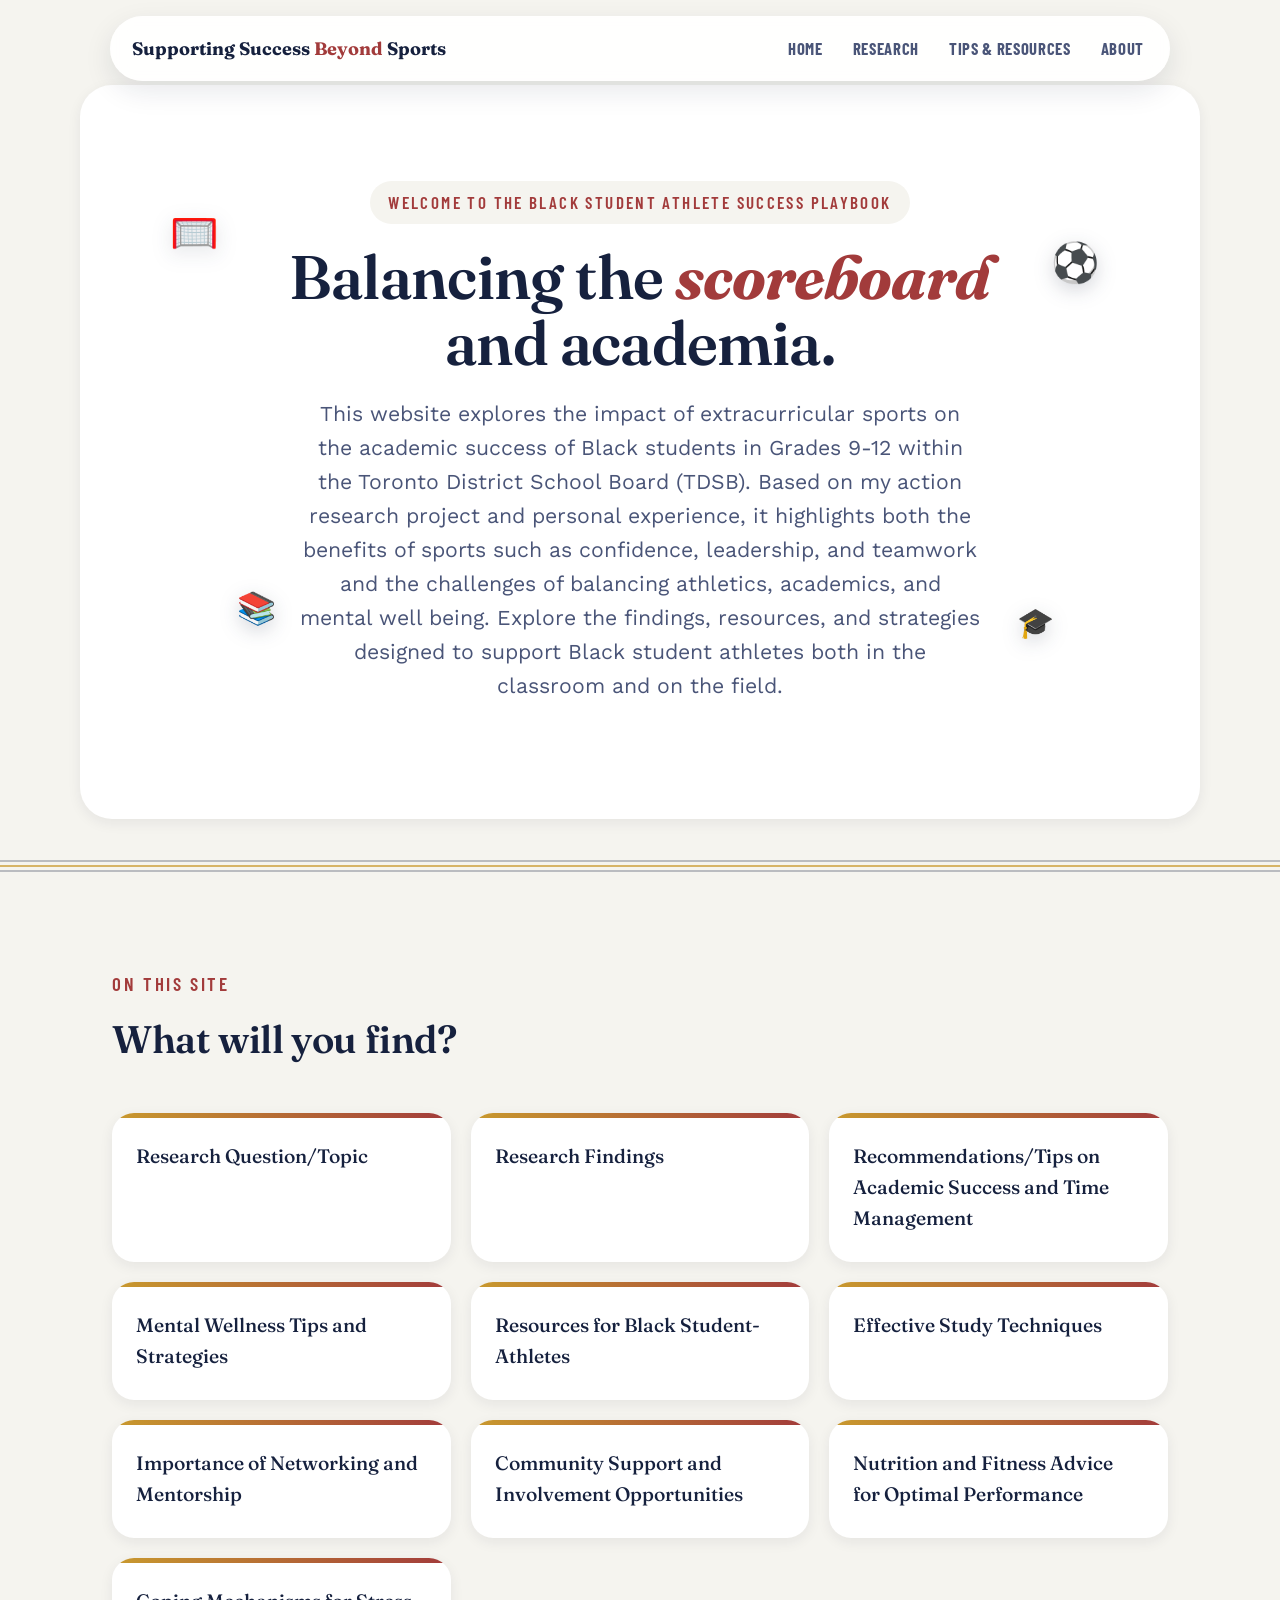
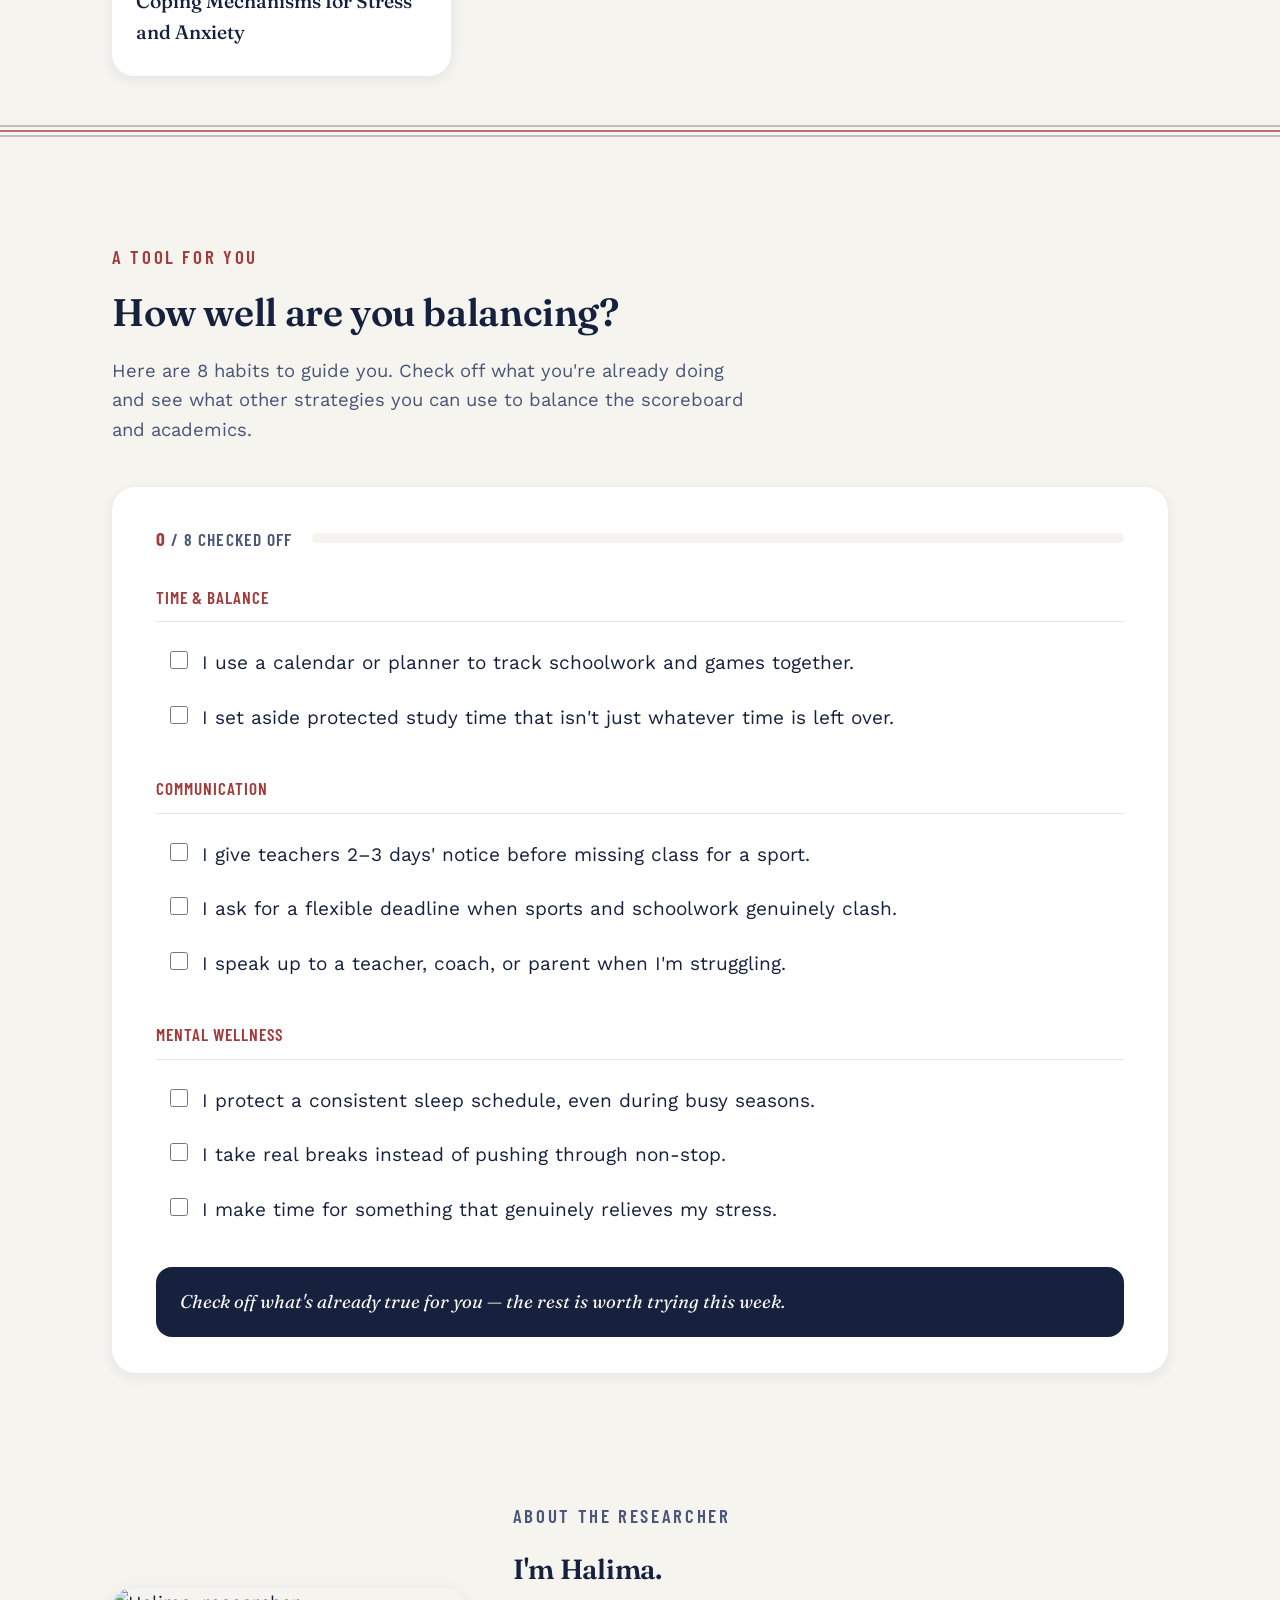
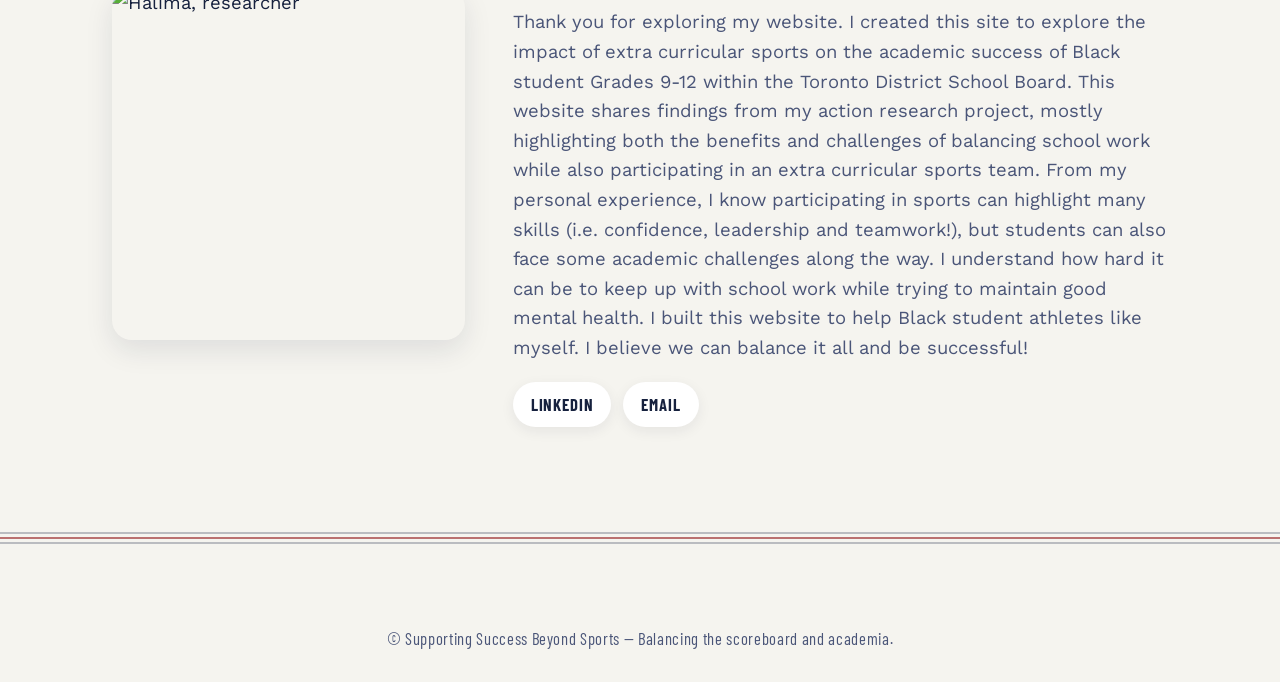
==== commit 9c731e32: "Add files via upload" ====
--- a/index.html
+++ b/index.html
@@ -153,9 +153,10 @@
 </div>
 
 <footer>
-  <p class="footer-title">&copy; Supporting Success Beyond Sports</p>
-  <p class="footer-caption">Balancing the scoreboard and academia.</p>
+  <p>&copy; Supporting Success Beyond Sports — Balancing the scoreboard and academia.</p>
 </footer>
+
+<button id="scroll-top-btn" class="scroll-top-btn" aria-label="Scroll to top">↑</button>
 
 <script src="script.js"></script>
 </body>
--- a/styles.css
+++ b/styles.css
@@ -353,11 +353,22 @@
 footer{
   padding:40px 0 30px; text-align:center;
 }
-.footer-title{
-  font-family:'Fraunces', serif; font-weight:600; font-size:1.15rem; color:var(--ink); margin-bottom:6px;
-}
-.footer-caption{
-  font-family:'Barlow Condensed', sans-serif; font-size:0.9rem; letter-spacing:0.04em; color:var(--ink-soft); font-style:italic;
+footer p{font-family:'Barlow Condensed', sans-serif; font-size:0.9rem; letter-spacing:0.04em; color:var(--ink-soft);}
+
+/* Scroll to top button */
+.scroll-top-btn{
+  position:fixed; bottom:28px; right:24px; z-index:40;
+  width:48px; height:48px; border-radius:50%; border:none;
+  background:var(--ink); color:#fff; font-size:1.2rem; font-weight:700;
+  cursor:pointer; box-shadow:var(--shadow-md);
+  display:flex; align-items:center; justify-content:center;
+  opacity:0; transform:translateY(12px); pointer-events:none;
+  transition:opacity .25s ease, transform .25s ease, background .2s ease;
+}
+.scroll-top-btn.visible{opacity:1; transform:translateY(0); pointer-events:auto;}
+.scroll-top-btn:hover{background:var(--brick); transform:translateY(-3px);}
+@media (max-width:560px){
+  .scroll-top-btn{bottom:18px; right:16px; width:44px; height:44px;}
 }
 
 @media (max-width: 860px){
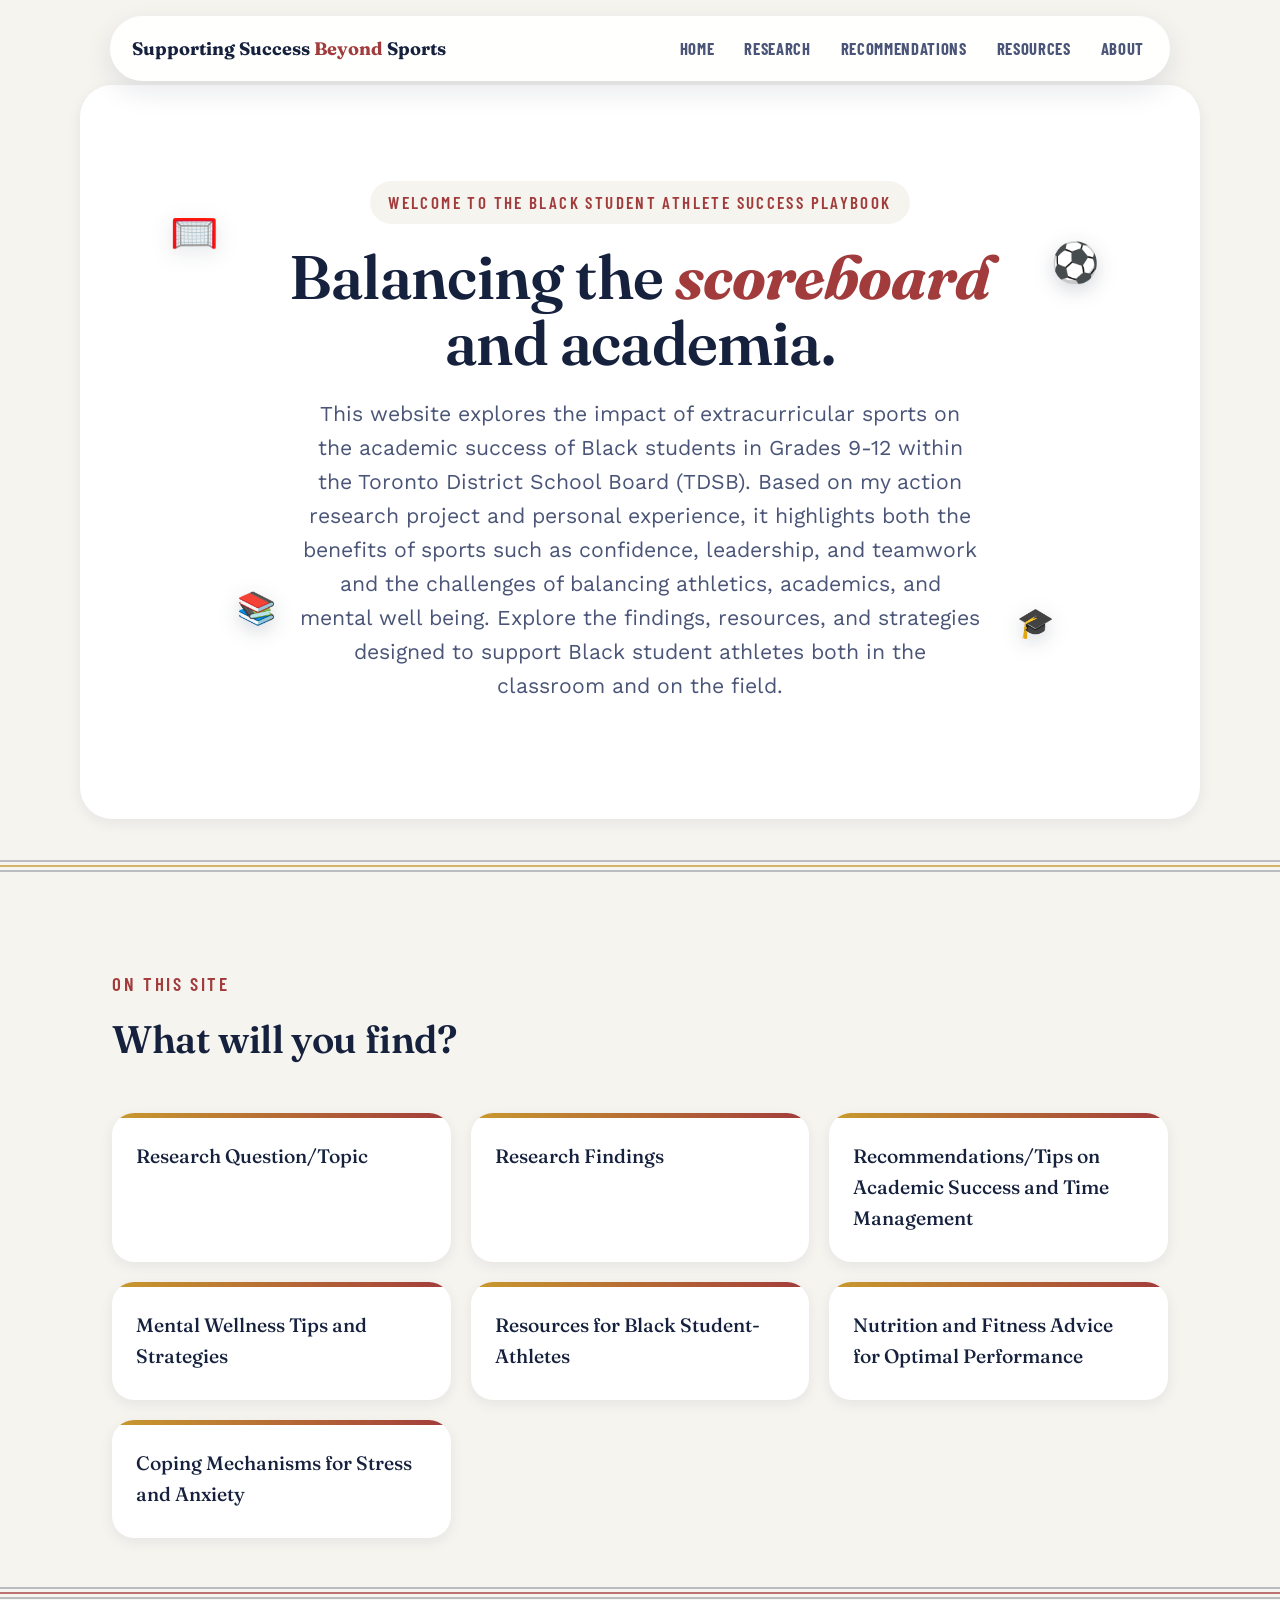
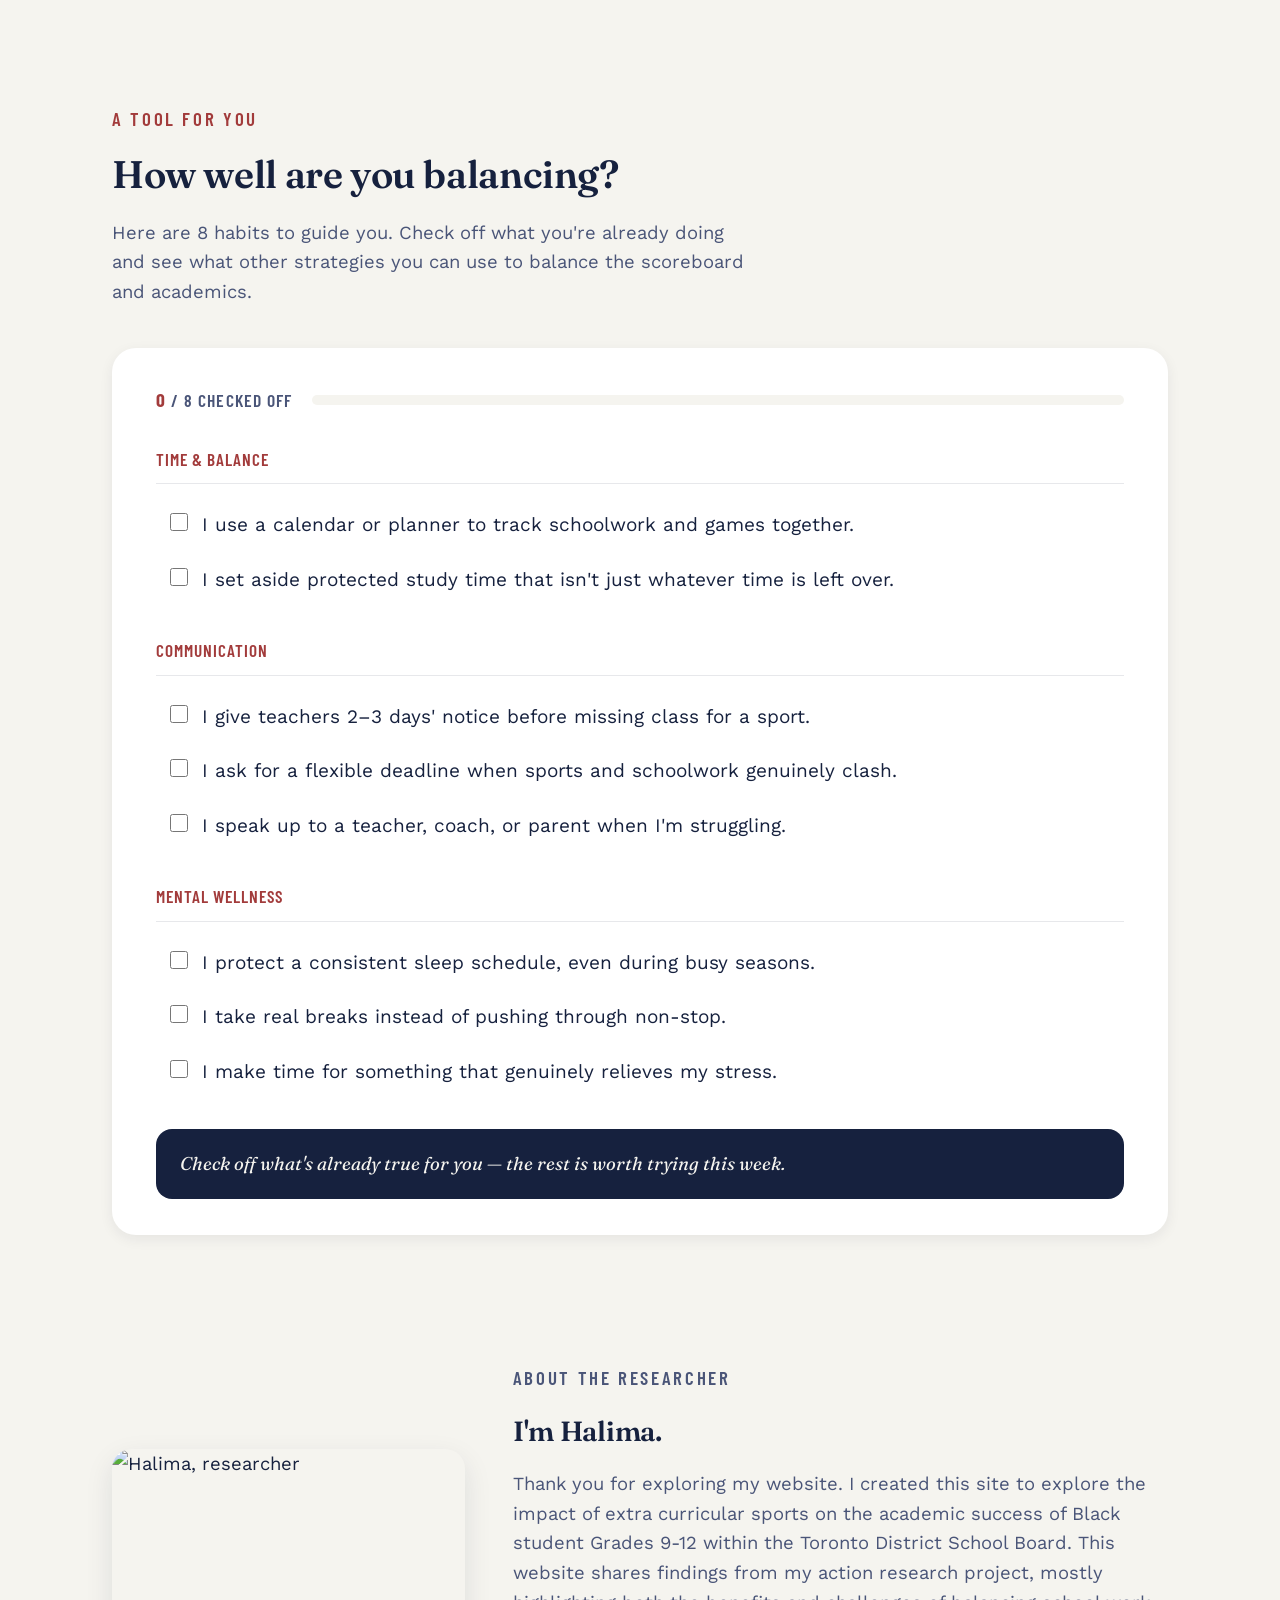
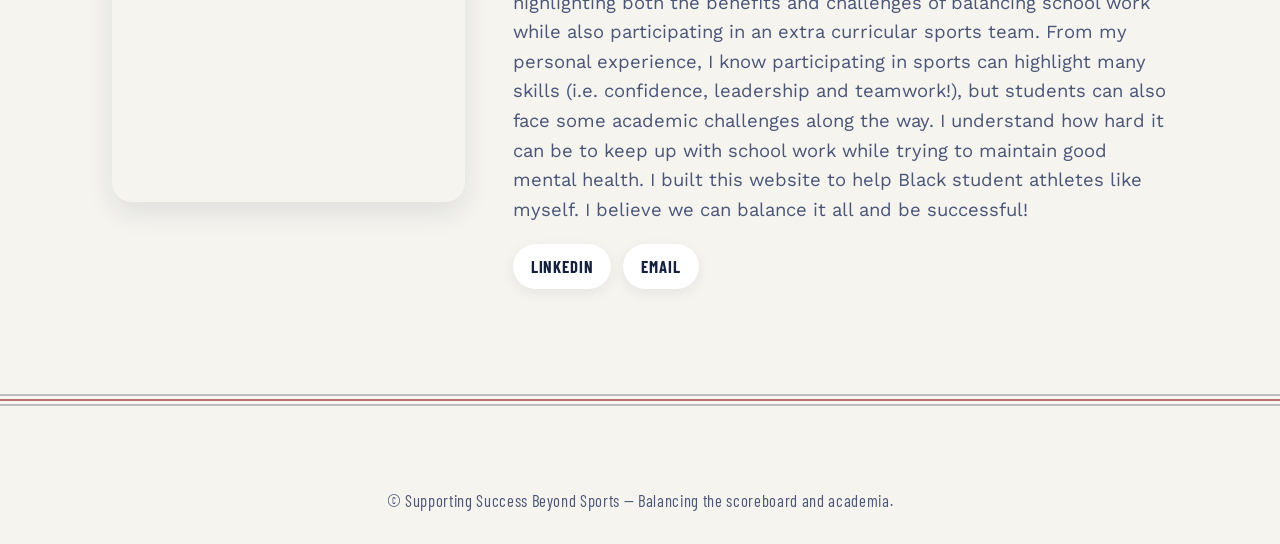
==== commit c00fa882: "Add files via upload" ====
--- a/index.html
+++ b/index.html
@@ -20,7 +20,8 @@
       <ul>
         <li><a href="index.html">Home</a></li>
         <li><a href="research.html">Research</a></li>
-        <li><a href="tips-resources.html">Tips &amp; Resources</a></li>
+        <li><a href="recommendations.html">Recommendations</a></li>
+        <li><a href="resources.html">Resources</a></li>
         <li><a href="index.html#about">About</a></li>
       </ul>
     </nav>
@@ -64,14 +65,11 @@
       <div class="reveal-grid">
         <a class="reveal-item" href="research.html#research-question">Research Question/Topic</a>
         <a class="reveal-item" href="research.html#findings">Research Findings</a>
-        <a class="reveal-item" href="research.html#recommendations">Recommendations/Tips on Academic Success and Time Management</a>
-        <a class="reveal-item" href="tips-resources.html#wellness">Mental Wellness Tips and Strategies</a>
-        <a class="reveal-item" href="tips-resources.html#resources">Resources for Black Student-Athletes</a>
-        <a class="reveal-item" href="tips-resources.html#study-techniques">Effective Study Techniques</a>
-        <a class="reveal-item" href="tips-resources.html#networking-mentorship">Importance of Networking and Mentorship</a>
-        <a class="reveal-item" href="tips-resources.html#community-support">Community Support and Involvement Opportunities</a>
-        <a class="reveal-item" href="tips-resources.html#nutrition-fitness">Nutrition and Fitness Advice for Optimal Performance</a>
-        <a class="reveal-item" href="tips-resources.html#coping-mechanisms">Coping Mechanisms for Stress and Anxiety</a>
+        <a class="reveal-item" href="recommendations.html#recommendations">Recommendations/Tips on Academic Success and Time Management</a>
+        <a class="reveal-item" href="recommendations.html#wellness">Mental Wellness Tips and Strategies</a>
+        <a class="reveal-item" href="resources.html">Resources for Black Student-Athletes</a>
+        <a class="reveal-item" href="recommendations.html#nutrition-fitness">Nutrition and Fitness Advice for Optimal Performance</a>
+        <a class="reveal-item" href="recommendations.html#coping-mechanisms">Coping Mechanisms for Stress and Anxiety</a>
       </div>
     </div>
   </section>
